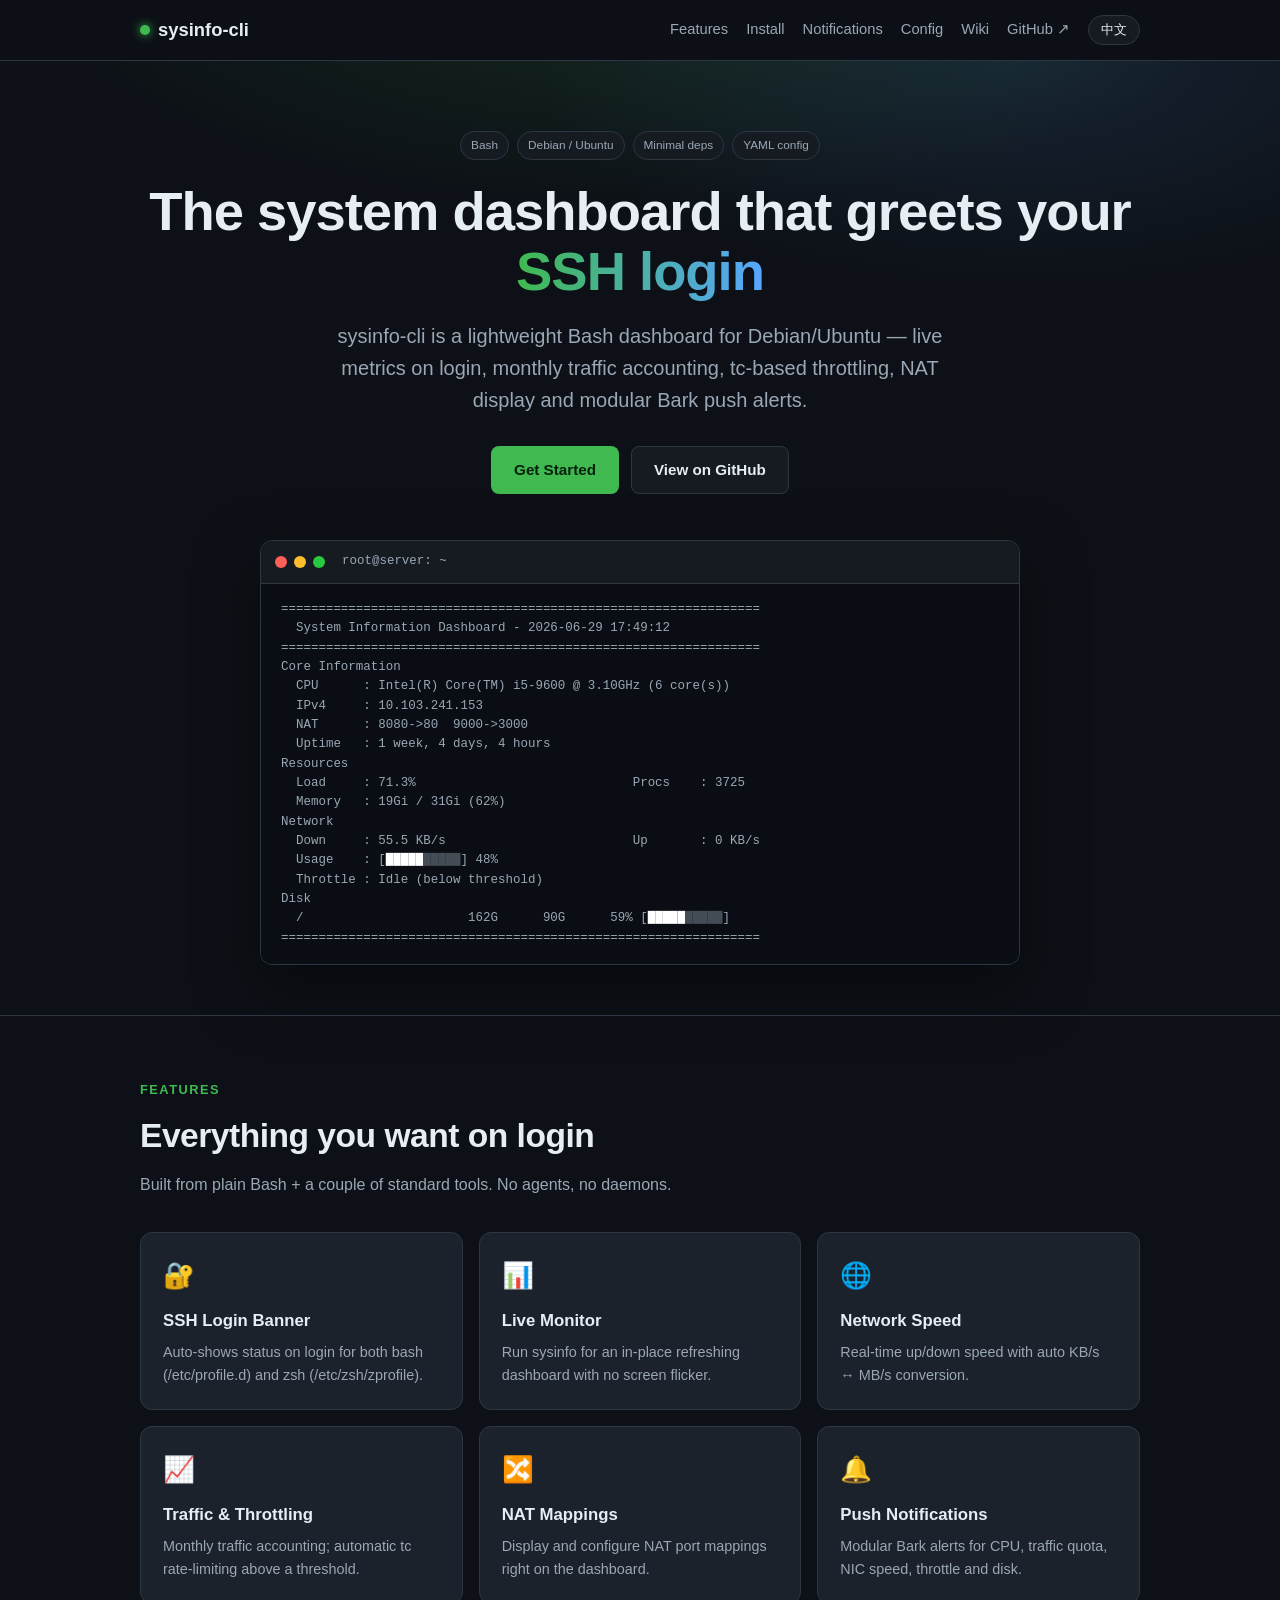
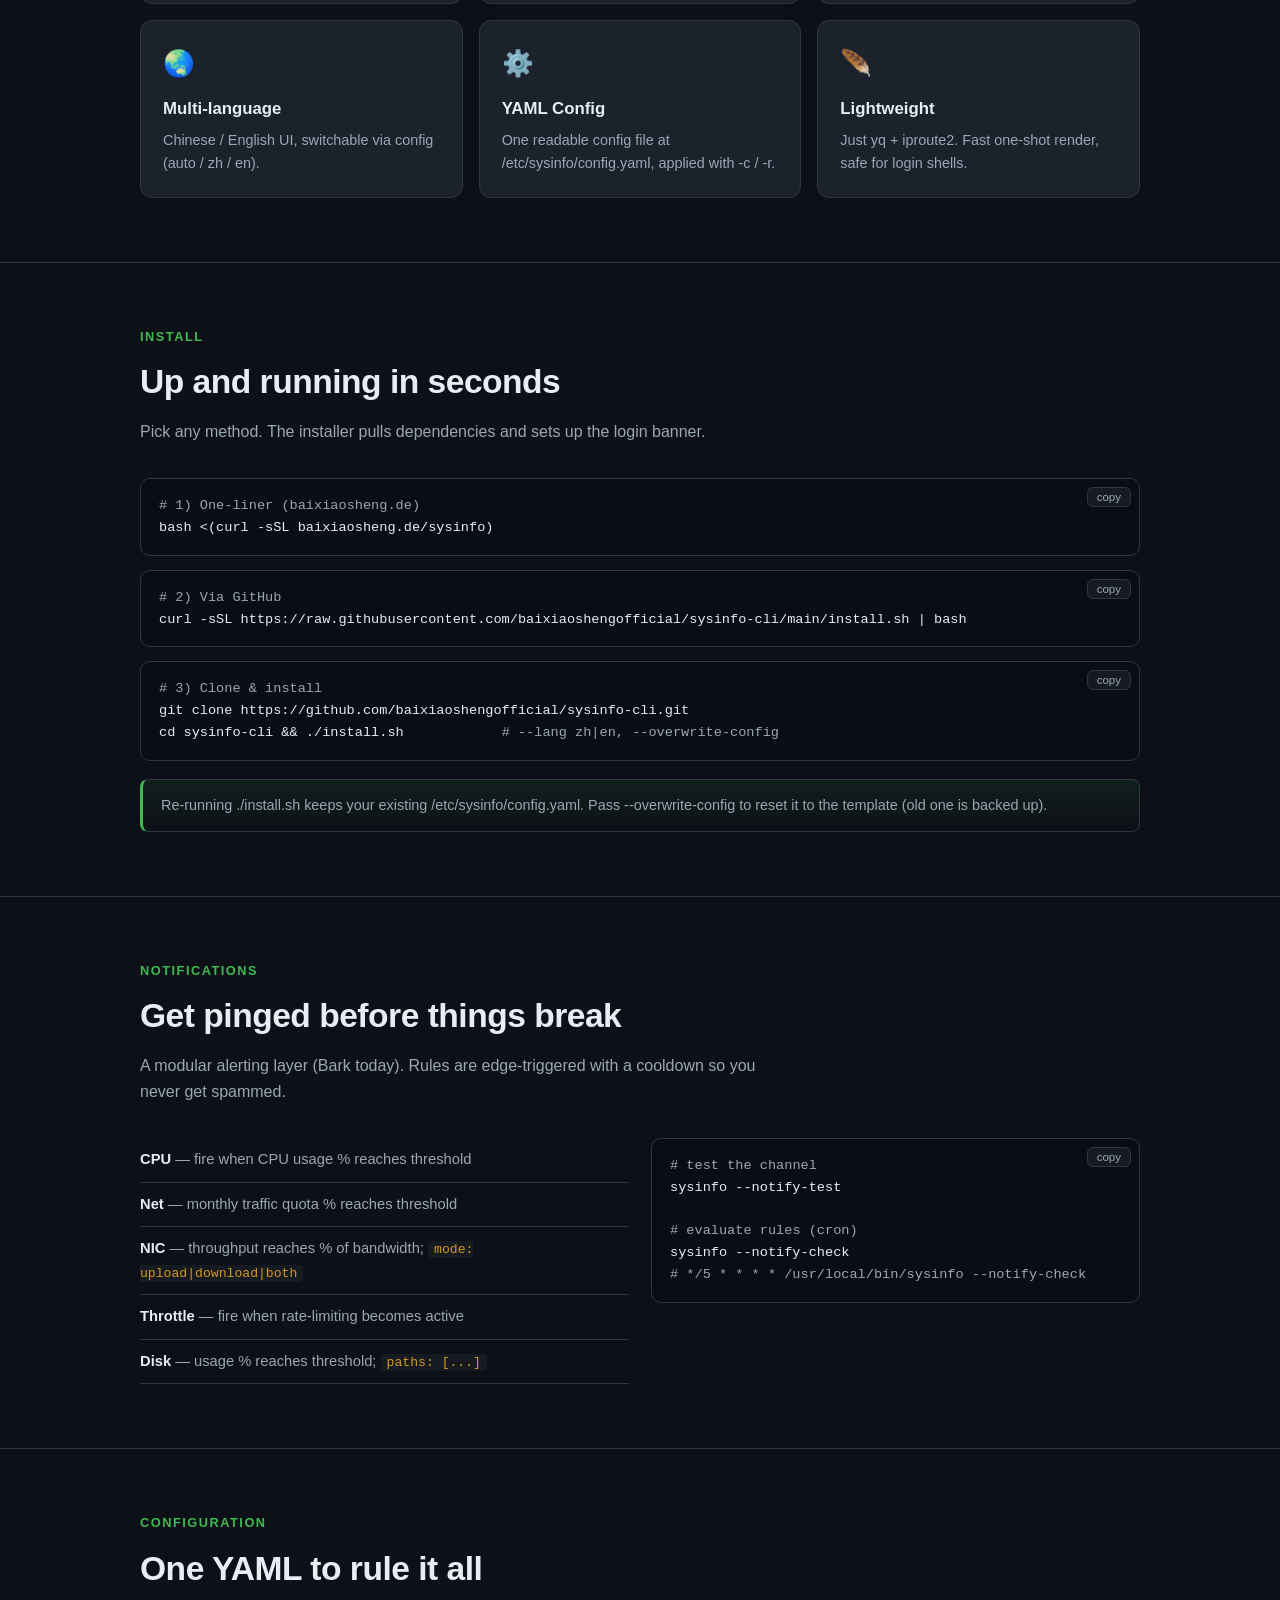
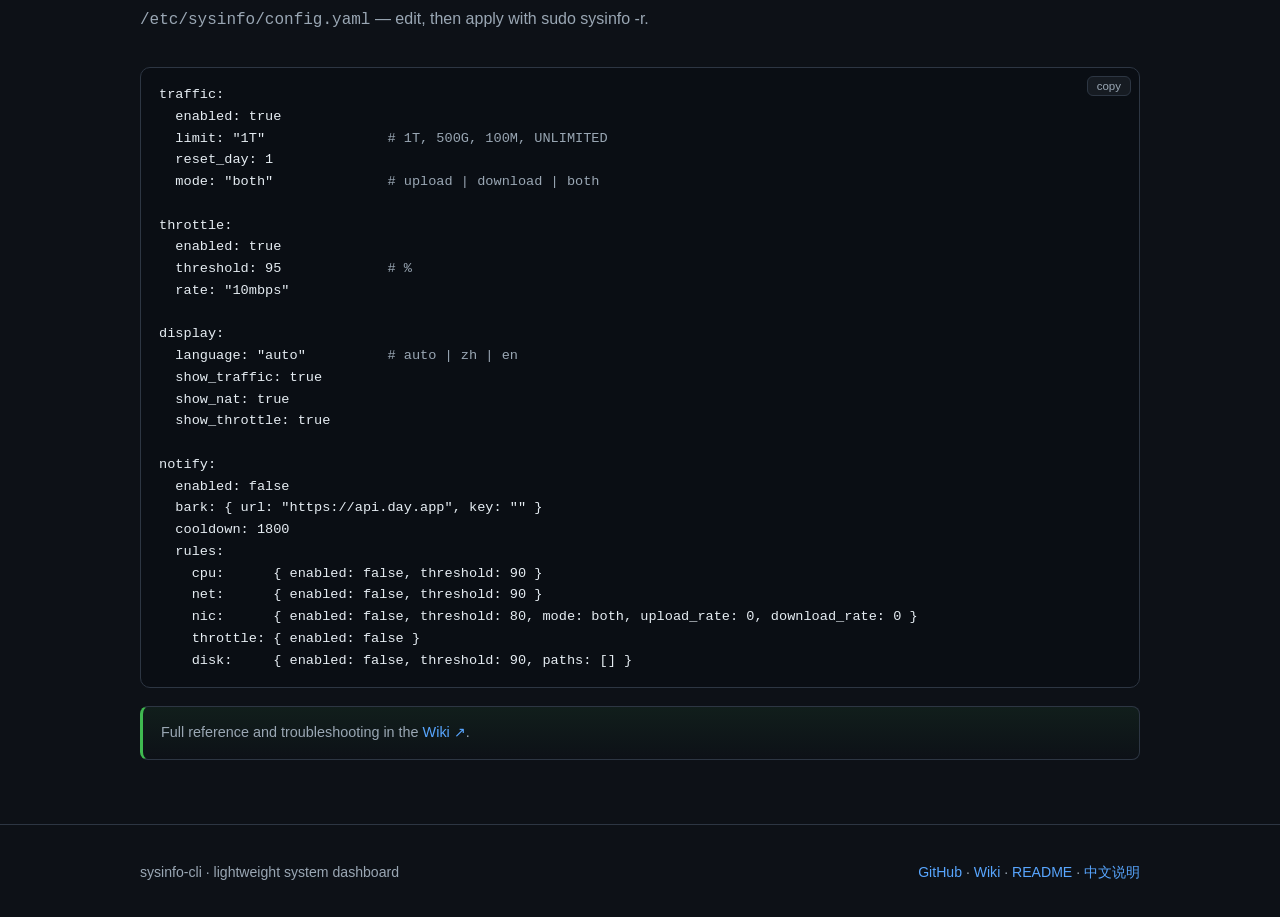
==== docs/index.html @ a3228258 "Add Bark notifications, docs site, and unify project as sysinfo-cli. Introduce modular push alerts, " ====
<!DOCTYPE html>
<html lang="en">
<head>
<meta charset="UTF-8" />
<meta name="viewport" content="width=device-width, initial-scale=1.0" />
<title>sysinfo-cli · 轻量级 SSH 系统状态仪表盘</title>
<meta name="description" content="sysinfo-cli: A lightweight Bash system status dashboard for Debian/Ubuntu — SSH login banner, live monitor, traffic accounting, tc throttling, NAT and modular Bark push notifications." />
<style>
  :root {
    --bg: #0d1117;
    --bg-soft: #161b22;
    --bg-card: #1b222c;
    --border: #2d3643;
    --fg: #e6edf3;
    --fg-dim: #9aa7b4;
    --accent: #3fb950;
    --accent2: #58a6ff;
    --accent3: #d29922;
    --mono: ui-monospace, SFMono-Regular, "SF Mono", Menlo, Consolas, monospace;
    --sans: -apple-system, BlinkMacSystemFont, "Segoe UI", "PingFang SC", "Microsoft YaHei", Roboto, Helvetica, Arial, sans-serif;
  }
  * { box-sizing: border-box; margin: 0; padding: 0; }
  html { scroll-behavior: smooth; }
  body { background: var(--bg); color: var(--fg); font-family: var(--sans); line-height: 1.6; -webkit-font-smoothing: antialiased; }
  a { color: var(--accent2); text-decoration: none; }
  a:hover { text-decoration: underline; }
  code, pre { font-family: var(--mono); }
  .wrap { max-width: 1040px; margin: 0 auto; padding: 0 20px; }

  /* Nav */
  nav { position: sticky; top: 0; z-index: 50; background: rgba(13,17,23,.82); backdrop-filter: blur(10px); border-bottom: 1px solid var(--border); }
  nav .wrap { display: flex; align-items: center; gap: 20px; height: 60px; }
  .logo { font-weight: 700; font-size: 1.15rem; display: flex; align-items: center; gap: 8px; }
  .logo .dot { width: 10px; height: 10px; border-radius: 50%; background: var(--accent); box-shadow: 0 0 10px var(--accent); }
  .nav-links { margin-left: auto; display: flex; gap: 18px; align-items: center; }
  .nav-links a { color: var(--fg-dim); font-size: .92rem; }
  .nav-links a:hover { color: var(--fg); text-decoration: none; }
  .lang-toggle { border: 1px solid var(--border); background: var(--bg-soft); color: var(--fg); border-radius: 20px; padding: 5px 12px; cursor: pointer; font-size: .82rem; font-family: var(--sans); }
  .lang-toggle:hover { border-color: var(--accent2); }
  @media (max-width: 720px) { .nav-links a:not(.gh) { display: none; } }

  /* Hero */
  header { padding: 70px 0 50px; text-align: center; background:
      radial-gradient(900px 380px at 50% -120px, rgba(63,185,80,.16), transparent 70%),
      radial-gradient(700px 320px at 80% 0, rgba(88,166,255,.12), transparent 70%); }
  .badges { display: flex; gap: 8px; justify-content: center; flex-wrap: wrap; margin-bottom: 22px; }
  .badge { font-size: .74rem; color: var(--fg-dim); border: 1px solid var(--border); background: var(--bg-soft); padding: 4px 10px; border-radius: 20px; }
  h1.title { font-size: clamp(2.2rem, 6vw, 3.4rem); letter-spacing: -1px; line-height: 1.1; }
  h1.title .grad { background: linear-gradient(90deg, var(--accent), var(--accent2)); -webkit-background-clip: text; background-clip: text; color: transparent; }
  .tagline { color: var(--fg-dim); font-size: clamp(1rem, 2.5vw, 1.25rem); margin: 18px auto 0; max-width: 640px; }
  .cta { display: flex; gap: 12px; justify-content: center; margin-top: 30px; flex-wrap: wrap; }
  .btn { padding: 11px 22px; border-radius: 8px; font-weight: 600; font-size: .95rem; border: 1px solid transparent; cursor: pointer; }
  .btn-primary { background: var(--accent); color: #06210d; }
  .btn-primary:hover { background: #4cc85e; text-decoration: none; }
  .btn-ghost { border-color: var(--border); color: var(--fg); background: var(--bg-soft); }
  .btn-ghost:hover { border-color: var(--accent2); text-decoration: none; }

  /* Terminal preview */
  .terminal { margin: 46px auto 0; max-width: 760px; background: #0a0e14; border: 1px solid var(--border); border-radius: 12px; overflow: hidden; box-shadow: 0 24px 60px rgba(0,0,0,.5); text-align: left; }
  .term-bar { display: flex; align-items: center; gap: 7px; padding: 11px 14px; background: var(--bg-soft); border-bottom: 1px solid var(--border); }
  .term-bar i { width: 12px; height: 12px; border-radius: 50%; display: inline-block; }
  .term-bar i:nth-child(1){background:#ff5f56}.term-bar i:nth-child(2){background:#ffbd2e}.term-bar i:nth-child(3){background:#27c93f}
  .term-bar span { margin-left: 10px; color: var(--fg-dim); font-size: .78rem; font-family: var(--mono); }
  .term-body {
    padding: 16px 20px; margin: 0; font-family: var(--mono); font-size: .78rem;
    line-height: 1.55; white-space: pre; overflow-x: auto; tab-size: 4;
    color: var(--fg-dim); background: #0a0e14; border: none;
  }
  .term-body .c-g { color: var(--accent); } .term-body .c-b { color: var(--accent2); }
  .term-body .c-d { color: var(--fg-dim); } .term-body .c-y { color: var(--accent3); }
  .term-body .bar-f { color: #ffffff; } .term-body .bar-e { color: #444c56; }

  /* Sections */
  section { padding: 64px 0; border-top: 1px solid var(--border); }
  .sec-tag { color: var(--accent); font-weight: 700; font-size: .8rem; letter-spacing: 1.5px; text-transform: uppercase; }
  h2.sec-title { font-size: clamp(1.6rem, 4vw, 2.1rem); margin: 8px 0 10px; letter-spacing: -.5px; }
  .sec-sub { color: var(--fg-dim); max-width: 620px; margin-bottom: 34px; }

  .grid { display: grid; grid-template-columns: repeat(auto-fill, minmax(250px, 1fr)); gap: 16px; }
  .card { background: var(--bg-card); border: 1px solid var(--border); border-radius: 12px; padding: 22px; transition: transform .15s, border-color .15s; }
  .card:hover { transform: translateY(-3px); border-color: var(--accent2); }
  .card .ico { font-size: 1.6rem; }
  .card h3 { font-size: 1.05rem; margin: 12px 0 6px; }
  .card p { color: var(--fg-dim); font-size: .9rem; }

  /* Code blocks */
  pre.code { background: #0a0e14; border: 1px solid var(--border); border-radius: 10px; padding: 16px 18px; overflow-x: auto; font-size: .85rem; line-height: 1.6; position: relative; }
  pre.code .cmt { color: var(--fg-dim); }
  pre.code .k { color: var(--accent2); }
  .copy { position: absolute; top: 8px; right: 8px; background: var(--bg-soft); border: 1px solid var(--border); color: var(--fg-dim); border-radius: 6px; font-size: .72rem; padding: 3px 9px; cursor: pointer; font-family: var(--sans); }
  .copy:hover { color: var(--fg); border-color: var(--accent2); }
  .install-grid { display: grid; grid-template-columns: 1fr; gap: 14px; }

  .two-col { display: grid; grid-template-columns: 1fr 1fr; gap: 22px; align-items: start; }
  @media (max-width: 800px) { .two-col { grid-template-columns: 1fr; } }
  ul.rules { list-style: none; }
  ul.rules li { padding: 10px 0; border-bottom: 1px solid var(--border); color: var(--fg-dim); font-size: .92rem; }
  ul.rules li b { color: var(--fg); }
  ul.rules li code { color: var(--accent3); background: var(--bg-soft); padding: 1px 6px; border-radius: 4px; font-size: .82rem; }

  .note { background: linear-gradient(180deg, rgba(63,185,80,.08), transparent); border: 1px solid var(--border); border-left: 3px solid var(--accent); border-radius: 8px; padding: 14px 18px; color: var(--fg-dim); font-size: .9rem; margin-top: 18px; }

  footer { border-top: 1px solid var(--border); padding: 36px 0; color: var(--fg-dim); font-size: .88rem; }
  footer .wrap { display: flex; justify-content: space-between; flex-wrap: wrap; gap: 14px; }
  .hidden { display: none !important; }
</style>
</head>
<body>

<nav>
  <div class="wrap">
    <div class="logo"><span class="dot"></span> sysinfo-cli</div>
    <div class="nav-links">
      <a href="#features" data-en="Features" data-zh="功能">Features</a>
      <a href="#install" data-en="Install" data-zh="安装">Install</a>
      <a href="#notify" data-en="Notifications" data-zh="推送">Notifications</a>
      <a href="#config" data-en="Config" data-zh="配置">Config</a>
      <a href="wiki.html" data-en="Wiki" data-zh="文档">Wiki</a>
      <a class="gh" href="https://github.com/baixiaoshengofficial/sysinfo-cli" target="_blank" rel="noopener">GitHub ↗</a>
      <button class="lang-toggle" id="langBtn">中文</button>
    </div>
  </div>
</nav>

<header>
  <div class="wrap">
    <div class="badges">
      <span class="badge">Bash</span>
      <span class="badge">Debian / Ubuntu</span>
      <span class="badge" data-en="Minimal deps" data-zh="极简依赖">Minimal deps</span>
      <span class="badge">YAML config</span>
    </div>
    <h1 class="title">
      <span data-en="The system dashboard that greets your" data-zh="登录服务器，第一眼就能看到">The system dashboard that greets your</span>
      <span class="grad" data-en="SSH login" data-zh="系统状态">SSH login</span>
    </h1>
    <p class="tagline"
       data-en="sysinfo-cli is a lightweight Bash dashboard for Debian/Ubuntu — live metrics on login, monthly traffic accounting, tc-based throttling, NAT display and modular Bark push alerts."
       data-zh="sysinfo-cli 是面向 Debian/Ubuntu 的轻量 Bash 工具——登录自动显示状态、按月统计流量、超配额自动限速，还支持 NAT 展示和手机 Bark 推送。">
      sysinfo-cli is a lightweight Bash dashboard for Debian/Ubuntu — live metrics on login, monthly traffic accounting, tc-based throttling, NAT display and modular Bark push alerts.
    </p>
    <div class="cta">
      <a class="btn btn-primary" href="#install" data-en="Get Started" data-zh="马上开始">Get Started</a>
      <a class="btn btn-ghost" href="https://github.com/baixiaoshengofficial/sysinfo-cli" target="_blank" rel="noopener" data-en="View on GitHub" data-zh="GitHub 仓库">View on GitHub</a>
    </div>

    <div class="terminal">
      <div class="term-bar"><i></i><i></i><i></i><span>root@server: ~</span></div>
      <pre class="term-body term-en">================================================================
  System Information Dashboard - 2026-06-29 17:49:12
================================================================
Core Information
  CPU      : Intel(R) Core(TM) i5-9600 @ 3.10GHz (6 core(s))
  IPv4     : 10.103.241.153
  NAT      : 8080-&gt;80  9000-&gt;3000
  Uptime   : 1 week, 4 days, 4 hours
Resources
  Load     : 71.3%                             Procs    : 3725
  Memory   : 19Gi / 31Gi (62%)
Network
  Down     : 55.5 KB/s                         Up       : 0 KB/s
  Usage    : [<span class="bar-f">█████</span><span class="bar-e">█████</span>] 48%
  Throttle : Idle (below threshold)
Disk
  /                      162G      90G      59% [<span class="bar-f">█████</span><span class="bar-e">█████</span>]
================================================================</pre>
      <pre class="term-body term-zh hidden">================================================================
  系统信息面板 - 2026-06-29 17:49:12
================================================================
核心信息
  CPU      : Intel(R) Core(TM) i5-9600 @ 3.10GHz (6 core(s))
  IPv4     : 10.103.241.153
  NAT      : 8080-&gt;80  9000-&gt;3000
  运行时间 : 1 week, 4 days, 4 hours
资源使用
  负载     : 71.3%                             进程数   : 3725
  内存     : 19Gi / 31Gi (62%)
网络
  下载     : 55.5 KB/s                         上传     : 0 KB/s
  使用率   : [<span class="bar-f">█████</span><span class="bar-e">█████</span>] 48%
  限速状态 : 未限速 (below threshold)
磁盘
  /                      162G      90G      59% [<span class="bar-f">█████</span><span class="bar-e">█████</span>]
================================================================</pre>
    </div>
  </div>
</header>

<section id="features">
  <div class="wrap">
    <div class="sec-tag" data-en="Features" data-zh="功能特性">Features</div>
    <h2 class="sec-title" data-en="Everything you want on login" data-zh="想看的，登录就有">Everything you want on login</h2>
    <p class="sec-sub" data-en="Built from plain Bash + a couple of standard tools. No agents, no daemons." data-zh="只用 Bash 和几个系统工具，不用装后台服务。">Built from plain Bash + a couple of standard tools. No agents, no daemons.</p>
    <div class="grid">
      <div class="card"><div class="ico">🔐</div><h3 data-en="SSH Login Banner" data-zh="登录自动显示">SSH Login Banner</h3><p data-en="Auto-shows status on login for both bash (/etc/profile.d) and zsh (/etc/zsh/zprofile)." data-zh="SSH 登录后自动弹出状态面板，bash 和 zsh 都支持。">Auto-shows status on login for bash and zsh.</p></div>
      <div class="card"><div class="ico">📊</div><h3 data-en="Live Monitor" data-zh="实时监控">Live Monitor</h3><p data-en="Run sysinfo for an in-place refreshing dashboard with no screen flicker." data-zh="运行 sysinfo 打开刷新式面板，不会闪屏。">In-place refreshing dashboard, no flicker.</p></div>
      <div class="card"><div class="ico">🌐</div><h3 data-en="Network Speed" data-zh="网速监控">Network Speed</h3><p data-en="Real-time up/down speed with auto KB/s ↔ MB/s conversion." data-zh="实时显示上传/下载速度，自动换算单位。">Real-time up/down speed.</p></div>
      <div class="card"><div class="ico">📈</div><h3 data-en="Traffic & Throttling" data-zh="流量统计与限速">Traffic &amp; Throttling</h3><p data-en="Monthly traffic accounting; automatic tc rate-limiting above a threshold." data-zh="按月统计流量，快到上限时自动限速。">Monthly accounting + auto tc limiting.</p></div>
      <div class="card"><div class="ico">🔀</div><h3 data-en="NAT Mappings" data-zh="NAT 端口映射">NAT Mappings</h3><p data-en="Display and configure NAT port mappings right on the dashboard." data-zh="在面板上展示端口映射，一目了然。">Display & configure NAT mappings.</p></div>
      <div class="card"><div class="ico">🔔</div><h3 data-en="Push Notifications" data-zh="手机推送">Push Notifications</h3><p data-en="Modular Bark alerts for CPU, traffic quota, NIC speed, throttle and disk." data-zh="通过 Bark 把 CPU、流量、网速、限速、磁盘告警推到手机。">Modular Bark alerts for 5 rule types.</p></div>
      <div class="card"><div class="ico">🌏</div><h3 data-en="Multi-language" data-zh="中英文切换">Multi-language</h3><p data-en="Chinese / English UI, switchable via config (auto / zh / en)." data-zh="中文/英文界面，配置文件里一键切换。">Chinese / English UI, config switchable.</p></div>
      <div class="card"><div class="ico">⚙️</div><h3 data-en="YAML Config" data-zh="YAML 配置">YAML Config</h3><p data-en="One readable config file at /etc/sysinfo/config.yaml, applied with -c / -r." data-zh="一个 YAML 文件管全部，改完 sysinfo -r 就生效。">One readable config, applied with -c / -r.</p></div>
      <div class="card"><div class="ico">🪶</div><h3 data-en="Lightweight" data-zh="足够轻量">Lightweight</h3><p data-en="Just yq + iproute2. Fast one-shot render, safe for login shells." data-zh="只需要 yq 和 iproute2，渲染快，登录也安全。">Just yq + iproute2, fast & safe.</p></div>
    </div>
  </div>
</section>

<section id="install">
  <div class="wrap">
    <div class="sec-tag" data-en="Install" data-zh="安装">Install</div>
    <h2 class="sec-title" data-en="Up and running in seconds" data-zh="几条命令就装好">Up and running in seconds</h2>
    <p class="sec-sub" data-en="Pick any method. The installer pulls dependencies and sets up the login banner." data-zh="任选一种方式，脚本会自动装依赖并配置登录横幅。">Pick any method. The installer pulls dependencies and sets up the login banner.</p>
    <div class="install-grid">
      <pre class="code"><button class="copy">copy</button><span class="cmt"># <span data-en="1) One-liner (baixiaosheng.de)" data-zh="1) 一键安装（baixiaosheng.de）">1) One-liner (baixiaosheng.de)</span></span>
bash <(curl -sSL baixiaosheng.de/sysinfo)</pre>
      <pre class="code"><button class="copy">copy</button><span class="cmt"># <span data-en="2) Via GitHub" data-zh="2) 通过 GitHub">2) Via GitHub</span></span>
curl -sSL https://raw.githubusercontent.com/baixiaoshengofficial/sysinfo-cli/main/install.sh | bash</pre>
      <pre class="code"><button class="copy">copy</button><span class="cmt"># <span data-en="3) Clone & install" data-zh="3) 克隆后安装">3) Clone &amp; install</span></span>
git clone https://github.com/baixiaoshengofficial/sysinfo-cli.git
cd sysinfo-cli &amp;&amp; ./install.sh            <span class="cmt"># --lang zh|en, --overwrite-config</span></pre>
    </div>
    <div class="note" data-en="Re-running ./install.sh keeps your existing /etc/sysinfo/config.yaml. Pass --overwrite-config to reset it to the template (old one is backed up)." data-zh="重复安装不会覆盖你改过的 config.yaml。想恢复默认模板就加 --overwrite-config（旧配置会自动备份）。">Re-running ./install.sh keeps your existing config. Pass --overwrite-config to reset it (old one is backed up).</div>
  </div>
</section>

<section id="notify">
  <div class="wrap">
    <div class="sec-tag" data-en="Notifications" data-zh="推送通知">Notifications</div>
    <h2 class="sec-title" data-en="Get pinged before things break" data-zh="出问题之前，手机先响">Get pinged before things break</h2>
    <p class="sec-sub" data-en="A modular alerting layer (Bark today). Rules are edge-triggered with a cooldown so you never get spammed." data-zh="通过 Bark 推送到手机。只在状态变化时告警，还有冷却时间，不会刷屏。">A modular alerting layer (Bark today). Edge-triggered with cooldown, so no spam.</p>
    <div class="two-col">
      <ul class="rules">
        <li><b>CPU</b> — <span data-en="fire when CPU usage % reaches threshold" data-zh="CPU 使用率超过设定值">fire when CPU usage % reaches threshold</span></li>
        <li><b>Net</b> — <span data-en="monthly traffic quota % reaches threshold" data-zh="本月流量用到配额的百分之几">monthly traffic quota % reaches threshold</span></li>
        <li><b>NIC</b> — <span data-en="throughput reaches % of bandwidth;" data-zh="网速达到带宽的百分之几；">throughput reaches % of bandwidth;</span> <code>mode: upload|download|both</code></li>
        <li><b>Throttle</b> — <span data-en="fire when rate-limiting becomes active" data-zh="自动限速被触发时">fire when rate-limiting becomes active</span></li>
        <li><b>Disk</b> — <span data-en="usage % reaches threshold;" data-zh="磁盘使用率超过设定值；">usage % reaches threshold;</span> <code>paths: [...]</code></li>
      </ul>
      <div>
        <pre class="code"><button class="copy">copy</button><span class="cmt"># <span data-en="test the channel" data-zh="测试推送通道">test the channel</span></span>
sysinfo --notify-test

<span class="cmt"># <span data-en="evaluate rules (cron)" data-zh="评估规则（cron）">evaluate rules (cron)</span></span>
sysinfo --notify-check
<span class="cmt"># */5 * * * * /usr/local/bin/sysinfo --notify-check</span></pre>
      </div>
    </div>
  </div>
</section>

<section id="config">
  <div class="wrap">
    <div class="sec-tag" data-en="Configuration" data-zh="配置">Configuration</div>
    <h2 class="sec-title" data-en="One YAML to rule it all" data-zh="一个配置文件搞定">One YAML to rule it all</h2>
    <p class="sec-sub"><code>/etc/sysinfo/config.yaml</code> — <span data-en="edit, then apply with sudo sysinfo -r" data-zh="改完执行 sudo sysinfo -r 即可生效">edit, then apply with sudo sysinfo -r</span>.</p>
    <pre class="code"><button class="copy">copy</button>traffic:
  enabled: true
  limit: "1T"               <span class="cmt"># 1T, 500G, 100M, UNLIMITED</span>
  reset_day: 1
  mode: "both"              <span class="cmt"># upload | download | both</span>

throttle:
  enabled: true
  threshold: 95             <span class="cmt"># %</span>
  rate: "10mbps"

display:
  language: "auto"          <span class="cmt"># auto | zh | en</span>
  show_traffic: true
  show_nat: true
  show_throttle: true

notify:
  enabled: false
  bark: { url: "https://api.day.app", key: "" }
  cooldown: 1800
  rules:
    cpu:      { enabled: false, threshold: 90 }
    net:      { enabled: false, threshold: 90 }
    nic:      { enabled: false, threshold: 80, mode: both, upload_rate: 0, download_rate: 0 }
    throttle: { enabled: false }
    disk:     { enabled: false, threshold: 90, paths: [] }</pre>
    <div class="note"><span data-en="Full reference and troubleshooting in the" data-zh="详细说明和排错请看">Full reference and troubleshooting in the</span> <a href="wiki.html" data-en="Wiki ↗" data-zh="Wiki 文档 ↗">Wiki ↗</a>.</div>
  </div>
</section>

<footer>
  <div class="wrap">
    <div>sysinfo-cli · <span data-en="lightweight system dashboard" data-zh="轻量系统状态面板">lightweight system dashboard</span></div>
    <div>
      <a href="https://github.com/baixiaoshengofficial/sysinfo-cli" target="_blank" rel="noopener">GitHub</a> ·
      <a href="wiki.html">Wiki</a> ·
      <a href="../README.md">README</a> ·
      <a href="../README_zh.md">中文说明</a>
    </div>
  </div>
</footer>

<script>
  // Language toggle: swap text of any element carrying data-en / data-zh.
  (function () {
    var lang = localStorage.getItem('sysinfo-lang') ||
      ((navigator.language || '').startsWith('zh') ? 'zh' : 'en');
    var btn = document.getElementById('langBtn');
    function apply(l) {
      document.documentElement.lang = (l === 'zh') ? 'zh-CN' : 'en';
      document.querySelectorAll('[data-en]').forEach(function (el) {
        var v = el.getAttribute('data-' + l);
        if (v !== null) el.textContent = v;
      });
      document.querySelectorAll('.term-en, .term-zh').forEach(function (el) {
        el.classList.toggle('hidden', !el.classList.contains('term-' + l));
      });
      btn.textContent = (l === 'zh') ? 'EN' : '中文';
      localStorage.setItem('sysinfo-lang', l);
      lang = l;
    }
    btn.addEventListener('click', function () { apply(lang === 'zh' ? 'en' : 'zh'); });
    apply(lang);
  })();

  // Copy buttons for code blocks.
  document.querySelectorAll('pre.code .copy').forEach(function (b) {
    b.addEventListener('click', function () {
      var pre = b.parentElement.cloneNode(true);
      pre.querySelector('.copy').remove();
      navigator.clipboard.writeText(pre.textContent.trim()).then(function () {
        var t = b.textContent; b.textContent = '✓'; setTimeout(function () { b.textContent = t; }, 1200);
      });
    });
  });
</script>
</body>
</html>
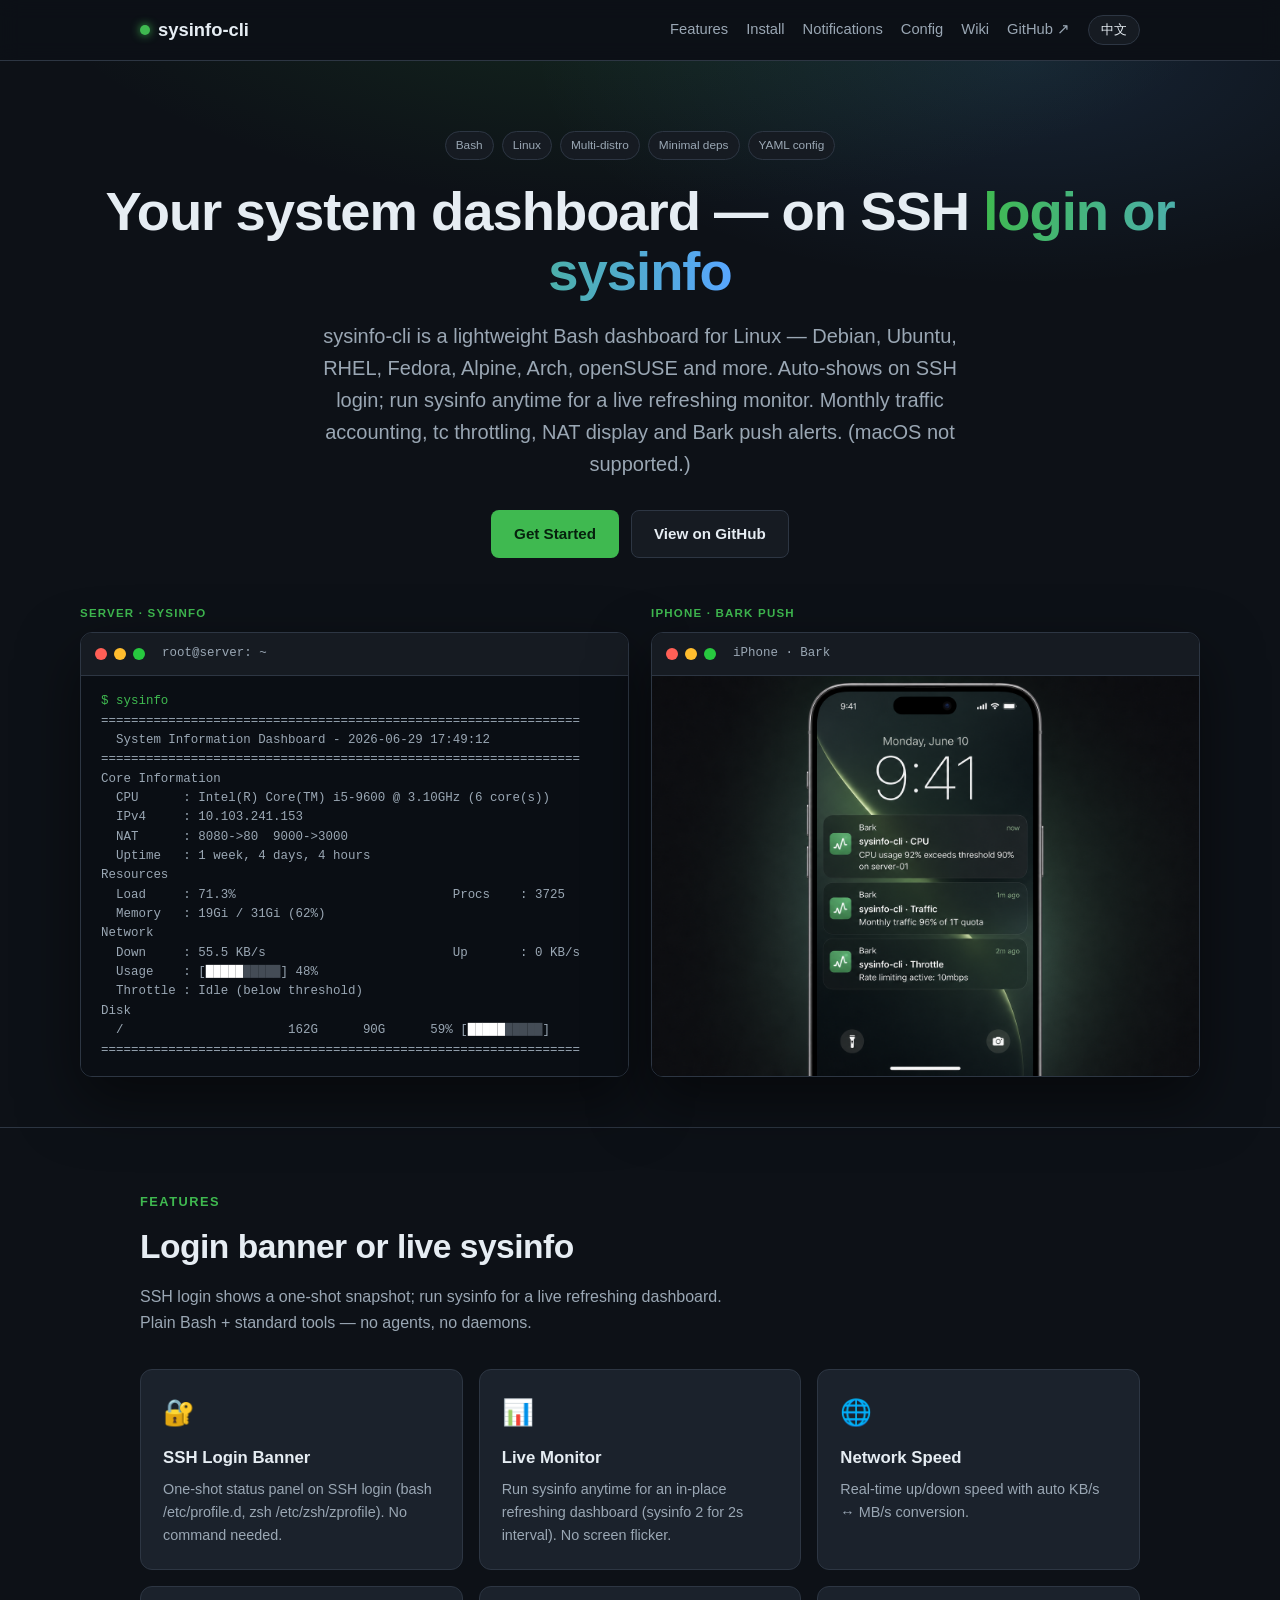
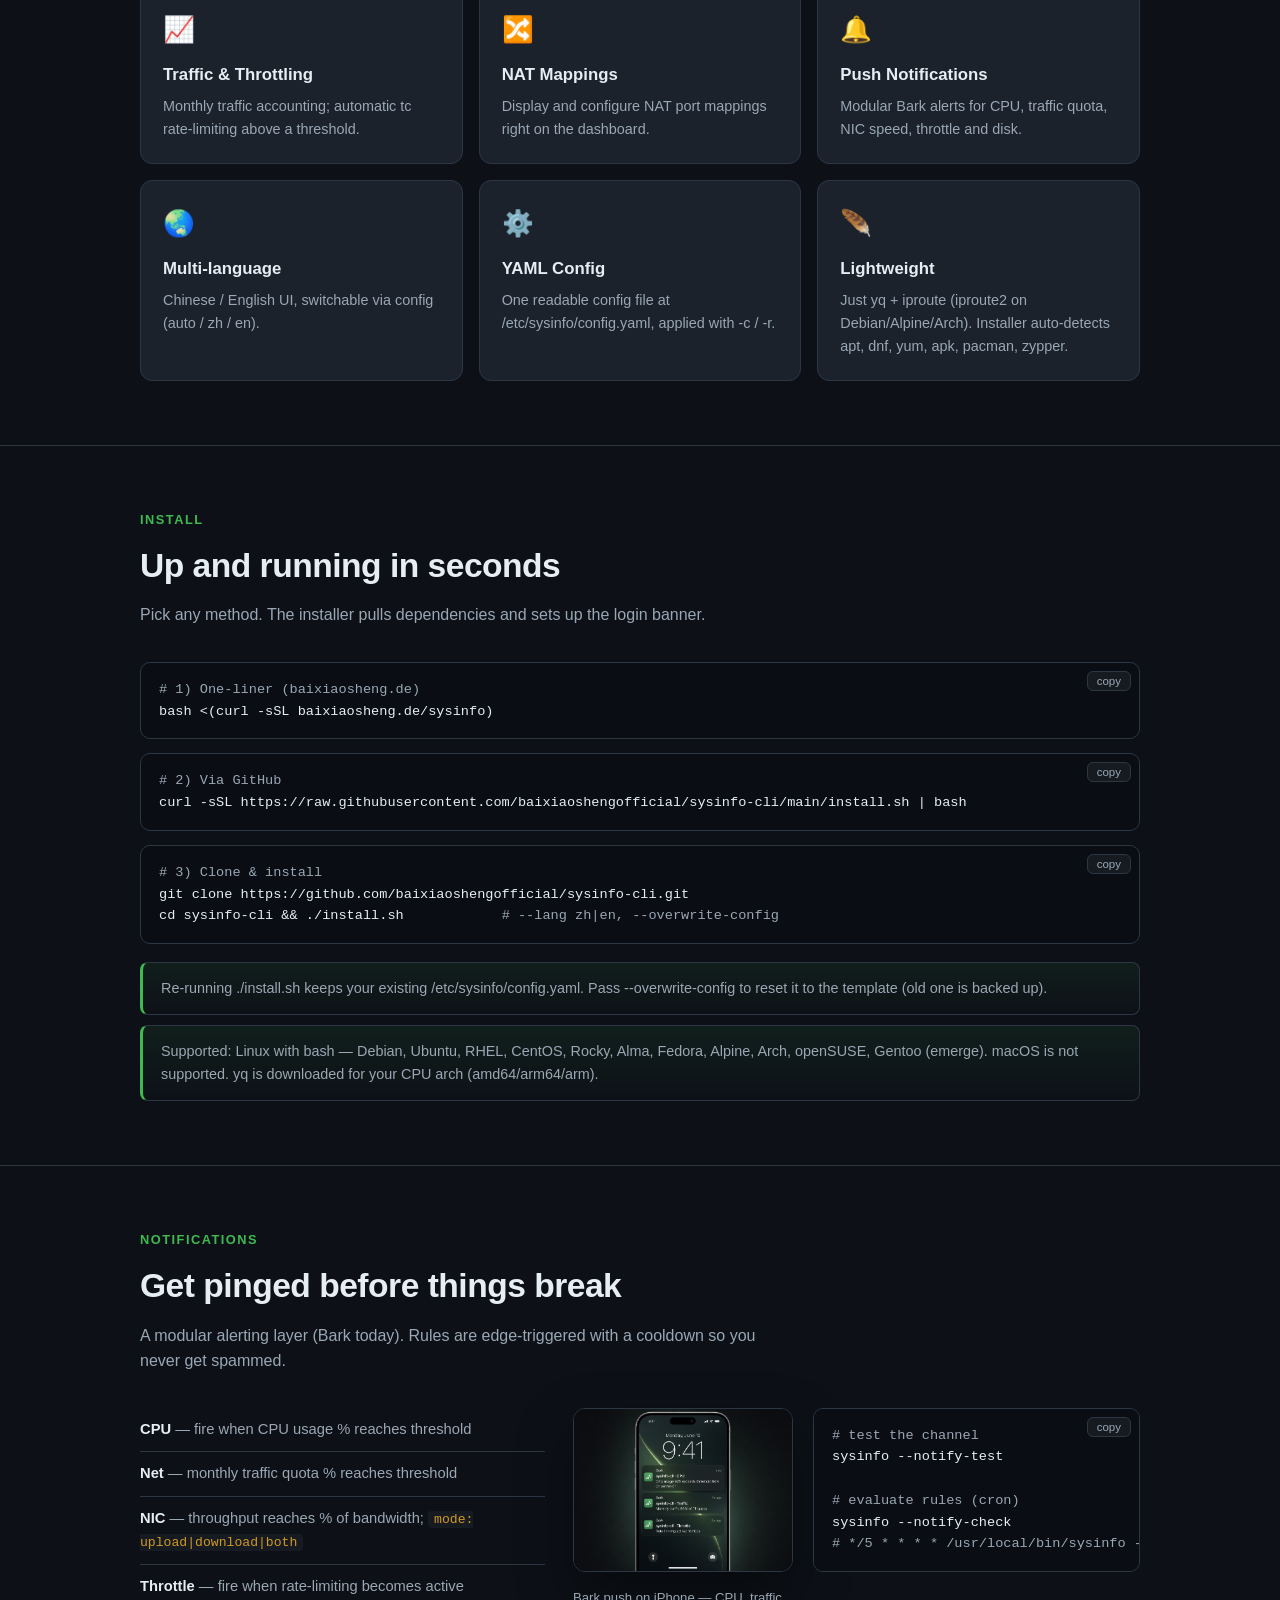
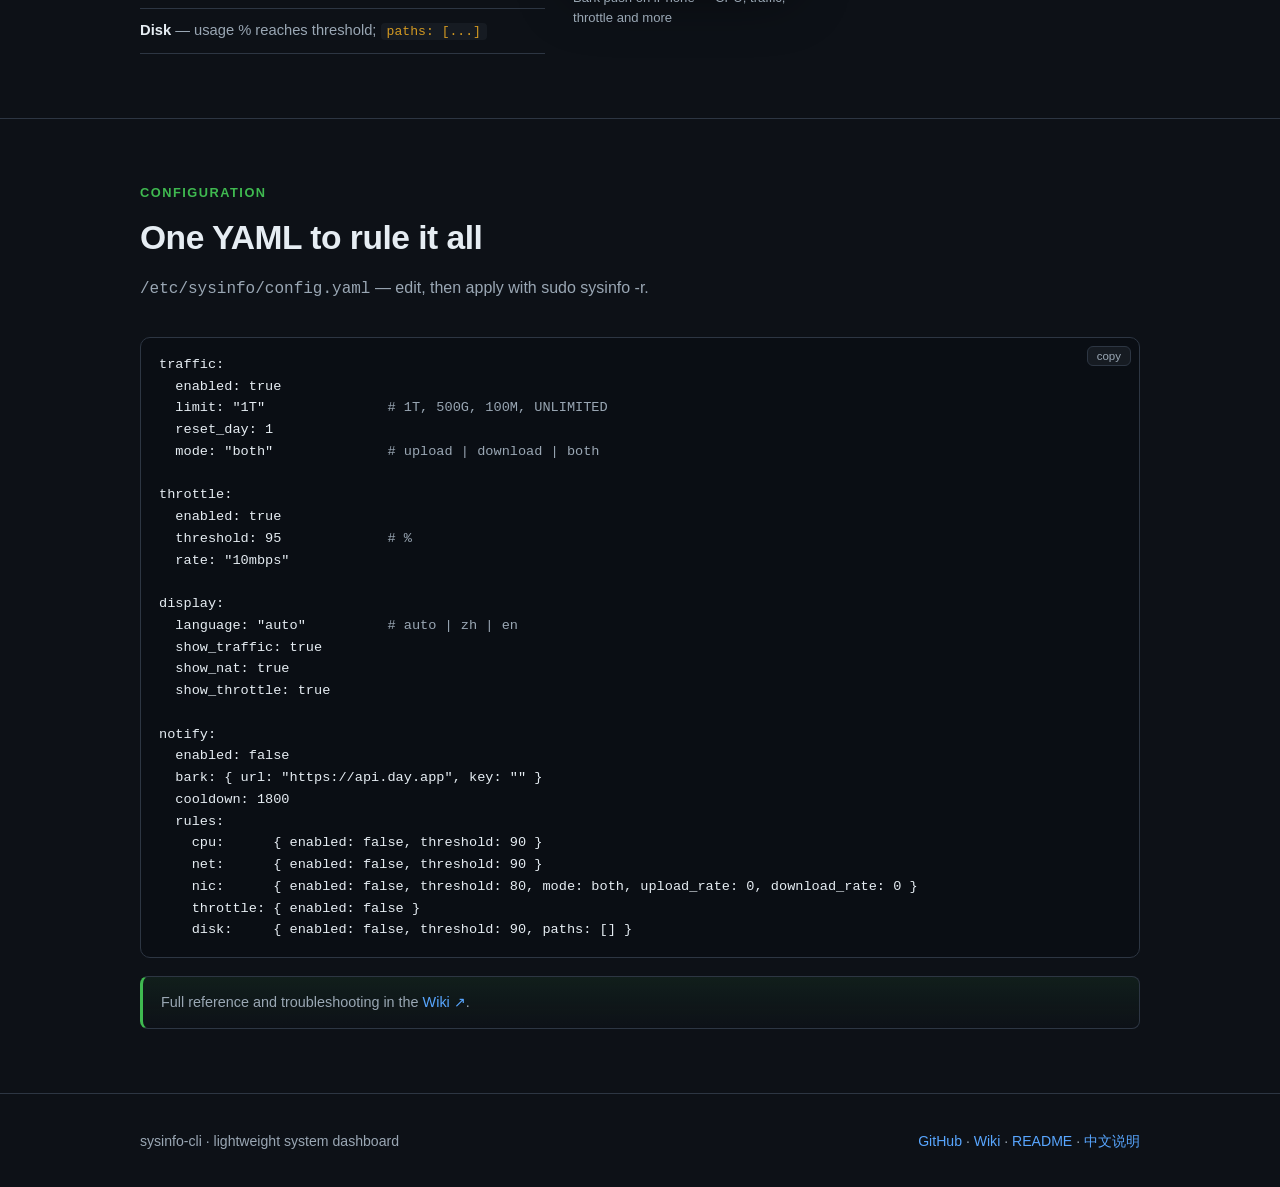
==== commit 62f16006: "Add multi-distro install support, docs site, and Docker CI smoke tests. Extend install.sh for apt/dn" ====
--- a/docs/index.html
+++ b/docs/index.html
@@ -4,7 +4,7 @@
 <meta charset="UTF-8" />
 <meta name="viewport" content="width=device-width, initial-scale=1.0" />
 <title>sysinfo-cli · 轻量级 SSH 系统状态仪表盘</title>
-<meta name="description" content="sysinfo-cli: A lightweight Bash system status dashboard for Debian/Ubuntu — SSH login banner, live monitor, traffic accounting, tc throttling, NAT and modular Bark push notifications." />
+<meta name="description" content="sysinfo-cli: A lightweight Bash system status dashboard for Linux — SSH login banner or sysinfo live monitor, traffic accounting, tc throttling, NAT and Bark push notifications." />
 <style>
   :root {
     --bg: #0d1117;
@@ -26,6 +26,7 @@
   a:hover { text-decoration: underline; }
   code, pre { font-family: var(--mono); }
   .wrap { max-width: 1040px; margin: 0 auto; padding: 0 20px; }
+  header .wrap { max-width: 1160px; }
 
   /* Nav */
   nav { position: sticky; top: 0; z-index: 50; background: rgba(13,17,23,.82); backdrop-filter: blur(10px); border-bottom: 1px solid var(--border); }
@@ -55,8 +56,33 @@
   .btn-ghost { border-color: var(--border); color: var(--fg); background: var(--bg-soft); }
   .btn-ghost:hover { border-color: var(--accent2); text-decoration: none; }
 
+  /* Hero showcase: terminal + iPhone side by side */
+  .hero-showcase {
+    display: grid; grid-template-columns: 1fr 1fr; gap: 22px;
+    margin: 46px auto 0; max-width: 1120px; align-items: stretch;
+  }
+  @media (max-width: 900px) { .hero-showcase { grid-template-columns: 1fr; } }
+  .hero-panel { text-align: left; min-width: 0; display: flex; flex-direction: column; }
+  .hero-panel-label {
+    font-size: .72rem; font-weight: 700; letter-spacing: 1.2px; text-transform: uppercase;
+    color: var(--accent); margin-bottom: 10px; flex-shrink: 0;
+  }
+
   /* Terminal preview */
-  .terminal { margin: 46px auto 0; max-width: 760px; background: #0a0e14; border: 1px solid var(--border); border-radius: 12px; overflow: hidden; box-shadow: 0 24px 60px rgba(0,0,0,.5); text-align: left; }
+  .terminal {
+    margin: 0; max-width: none; flex: 1; display: flex; flex-direction: column;
+    background: #0a0e14; border: 1px solid var(--border); border-radius: 12px; overflow: hidden;
+    box-shadow: 0 24px 60px rgba(0,0,0,.5); text-align: left;
+  }
+  .phone-preview {
+    flex: 1; display: flex; flex-direction: column;
+    background: #0a0e14; border: 1px solid var(--border); border-radius: 12px; overflow: hidden;
+    box-shadow: 0 24px 60px rgba(0,0,0,.5);
+  }
+  .phone-preview-media { flex: 1; min-height: 0; overflow: hidden; background: #0a0e14; }
+  .phone-preview-media img {
+    display: block; width: 100%; height: 100%; object-fit: cover; object-position: center 35%;
+  }
   .term-bar { display: flex; align-items: center; gap: 7px; padding: 11px 14px; background: var(--bg-soft); border-bottom: 1px solid var(--border); }
   .term-bar i { width: 12px; height: 12px; border-radius: 50%; display: inline-block; }
   .term-bar i:nth-child(1){background:#ff5f56}.term-bar i:nth-child(2){background:#ffbd2e}.term-bar i:nth-child(3){background:#27c93f}
@@ -93,6 +119,40 @@
 
   .two-col { display: grid; grid-template-columns: 1fr 1fr; gap: 22px; align-items: start; }
   @media (max-width: 800px) { .two-col { grid-template-columns: 1fr; } }
+  .notify-layout { display: grid; grid-template-columns: minmax(0, 1fr) minmax(0, 1.4fr); gap: 28px; align-items: start; }
+  @media (max-width: 960px) {
+    .notify-layout { grid-template-columns: 1fr; }
+    .notify-visual { order: -1; }
+  }
+  .notify-visual {
+    display: grid;
+    grid-template-columns: minmax(150px, 220px) minmax(0, 1fr);
+    grid-template-rows: 1fr auto;
+    gap: 16px 20px;
+    align-items: stretch;
+  }
+  @media (max-width: 520px) {
+    .notify-visual { grid-template-columns: 1fr; grid-template-rows: auto auto auto; }
+    .notify-code-block { grid-column: 1 !important; grid-row: 2 !important; }
+    .phone-shot-caption { grid-row: 3 !important; text-align: center; }
+  }
+  .phone-shot-frame {
+    grid-row: 1; grid-column: 1;
+    height: 100%; min-height: 0; overflow: hidden;
+    display: flex; flex-direction: column;
+    border: 1px solid var(--border); border-radius: 12px;
+    box-shadow: 0 24px 56px rgba(0,0,0,.45);
+    background: #0a0e14;
+  }
+  .phone-shot-frame img {
+    display: block; width: 100%; flex: 1; min-height: 0;
+    object-fit: cover; object-position: center 35%;
+  }
+  .notify-code-block { grid-row: 1; grid-column: 2; height: 100%; margin: 0; align-self: stretch; }
+  .phone-shot-caption {
+    grid-row: 2; grid-column: 1;
+    margin: 0; font-size: .82rem; color: var(--fg-dim); line-height: 1.5;
+  }
   ul.rules { list-style: none; }
   ul.rules li { padding: 10px 0; border-bottom: 1px solid var(--border); color: var(--fg-dim); font-size: .92rem; }
   ul.rules li b { color: var(--fg); }
@@ -126,27 +186,32 @@
   <div class="wrap">
     <div class="badges">
       <span class="badge">Bash</span>
-      <span class="badge">Debian / Ubuntu</span>
+      <span class="badge" data-en="Linux" data-zh="Linux">Linux</span>
+      <span class="badge" data-en="Multi-distro" data-zh="多发行版">Multi-distro</span>
       <span class="badge" data-en="Minimal deps" data-zh="极简依赖">Minimal deps</span>
       <span class="badge">YAML config</span>
     </div>
     <h1 class="title">
-      <span data-en="The system dashboard that greets your" data-zh="登录服务器，第一眼就能看到">The system dashboard that greets your</span>
-      <span class="grad" data-en="SSH login" data-zh="系统状态">SSH login</span>
+      <span data-en="Your system dashboard — on SSH" data-zh="系统状态——SSH">Your system dashboard — on SSH</span>
+      <span class="grad" data-en="login or sysinfo" data-zh="登录即显，sysinfo 即看">login or sysinfo</span>
     </h1>
     <p class="tagline"
-       data-en="sysinfo-cli is a lightweight Bash dashboard for Debian/Ubuntu — live metrics on login, monthly traffic accounting, tc-based throttling, NAT display and modular Bark push alerts."
-       data-zh="sysinfo-cli 是面向 Debian/Ubuntu 的轻量 Bash 工具——登录自动显示状态、按月统计流量、超配额自动限速，还支持 NAT 展示和手机 Bark 推送。">
-      sysinfo-cli is a lightweight Bash dashboard for Debian/Ubuntu — live metrics on login, monthly traffic accounting, tc-based throttling, NAT display and modular Bark push alerts.
+       data-en="sysinfo-cli is a lightweight Bash dashboard for Linux — Debian, Ubuntu, RHEL, Fedora, Alpine, Arch, openSUSE and more. Auto-shows on SSH login; run sysinfo anytime for a live refreshing monitor. Monthly traffic accounting, tc throttling, NAT display and Bark push alerts. (macOS not supported.)"
+       data-zh="sysinfo-cli 是面向 Linux 的轻量 Bash 工具——支持 Debian、Ubuntu、RHEL、Fedora、Alpine、Arch、openSUSE 等发行版。SSH 登录自动弹出状态面板，也可随时运行 sysinfo 查看实时刷新仪表盘；还支持按月统计流量、超配额自动限速、NAT 展示和手机 Bark 推送。（不支持 macOS）">
+      sysinfo-cli is a lightweight Bash dashboard for Linux — Debian, Ubuntu, RHEL, Fedora, Alpine, Arch, openSUSE and more. Auto-shows on SSH login; run sysinfo anytime for a live refreshing monitor. Monthly traffic accounting, tc throttling, NAT display and Bark push alerts. (macOS not supported.)
     </p>
     <div class="cta">
       <a class="btn btn-primary" href="#install" data-en="Get Started" data-zh="马上开始">Get Started</a>
       <a class="btn btn-ghost" href="https://github.com/baixiaoshengofficial/sysinfo-cli" target="_blank" rel="noopener" data-en="View on GitHub" data-zh="GitHub 仓库">View on GitHub</a>
     </div>
 
-    <div class="terminal">
-      <div class="term-bar"><i></i><i></i><i></i><span>root@server: ~</span></div>
-      <pre class="term-body term-en">================================================================
+    <div class="hero-showcase">
+      <div class="hero-panel">
+        <div class="hero-panel-label" data-en="Server · sysinfo" data-zh="服务器 · sysinfo">Server · sysinfo</div>
+        <div class="terminal">
+          <div class="term-bar"><i></i><i></i><i></i><span>root@server: ~</span></div>
+          <pre class="term-body term-en"><span class="c-g">$ sysinfo</span>
+================================================================
   System Information Dashboard - 2026-06-29 17:49:12
 ================================================================
 Core Information
@@ -164,7 +229,8 @@
 Disk
   /                      162G      90G      59% [<span class="bar-f">█████</span><span class="bar-e">█████</span>]
 ================================================================</pre>
-      <pre class="term-body term-zh hidden">================================================================
+          <pre class="term-body term-zh hidden"><span class="c-g">$ sysinfo</span>
+================================================================
   系统信息面板 - 2026-06-29 17:49:12
 ================================================================
 核心信息
@@ -182,6 +248,20 @@
 磁盘
   /                      162G      90G      59% [<span class="bar-f">█████</span><span class="bar-e">█████</span>]
 ================================================================</pre>
+        </div>
+      </div>
+      <div class="hero-panel">
+        <div class="hero-panel-label" data-en="iPhone · Bark push" data-zh="iPhone · Bark 推送">iPhone · Bark push</div>
+        <div class="phone-preview">
+          <div class="term-bar"><i></i><i></i><i></i><span>iPhone · Bark</span></div>
+          <div class="phone-preview-media">
+            <img src="assets/bark-iphone.png" width="1536" height="1024" loading="eager"
+                 data-en-alt="iPhone lock screen showing sysinfo-cli Bark push notifications for CPU, traffic and throttle alerts"
+                 data-zh-alt="iPhone 锁屏界面展示 sysinfo-cli 通过 Bark 推送的 CPU、流量与限速告警"
+                 alt="iPhone lock screen showing sysinfo-cli Bark push notifications for CPU, traffic and throttle alerts" />
+          </div>
+        </div>
+      </div>
     </div>
   </div>
 </header>
@@ -189,18 +269,18 @@
 <section id="features">
   <div class="wrap">
     <div class="sec-tag" data-en="Features" data-zh="功能特性">Features</div>
-    <h2 class="sec-title" data-en="Everything you want on login" data-zh="想看的，登录就有">Everything you want on login</h2>
-    <p class="sec-sub" data-en="Built from plain Bash + a couple of standard tools. No agents, no daemons." data-zh="只用 Bash 和几个系统工具，不用装后台服务。">Built from plain Bash + a couple of standard tools. No agents, no daemons.</p>
+    <h2 class="sec-title" data-en="Login banner or live sysinfo" data-zh="登录即显，命令即看">Login banner or live sysinfo</h2>
+    <p class="sec-sub" data-en="SSH login shows a one-shot snapshot; run sysinfo for a live refreshing dashboard. Plain Bash + standard tools — no agents, no daemons." data-zh="SSH 登录自动弹出快照面板；随时运行 sysinfo 进入实时刷新模式。只用 Bash 和系统工具，不用装后台服务。">SSH login shows a snapshot; run sysinfo for live refresh. Plain Bash, no daemons.</p>
     <div class="grid">
-      <div class="card"><div class="ico">🔐</div><h3 data-en="SSH Login Banner" data-zh="登录自动显示">SSH Login Banner</h3><p data-en="Auto-shows status on login for both bash (/etc/profile.d) and zsh (/etc/zsh/zprofile)." data-zh="SSH 登录后自动弹出状态面板，bash 和 zsh 都支持。">Auto-shows status on login for bash and zsh.</p></div>
-      <div class="card"><div class="ico">📊</div><h3 data-en="Live Monitor" data-zh="实时监控">Live Monitor</h3><p data-en="Run sysinfo for an in-place refreshing dashboard with no screen flicker." data-zh="运行 sysinfo 打开刷新式面板，不会闪屏。">In-place refreshing dashboard, no flicker.</p></div>
+      <div class="card"><div class="ico">🔐</div><h3 data-en="SSH Login Banner" data-zh="登录自动显示">SSH Login Banner</h3><p data-en="One-shot status panel on SSH login (bash /etc/profile.d, zsh /etc/zsh/zprofile). No command needed." data-zh="SSH 登录后自动弹出状态快照，bash 和 zsh 均支持，无需敲命令。">One-shot panel on SSH login — bash and zsh, no command needed.</p></div>
+      <div class="card"><div class="ico">📊</div><h3 data-en="Live Monitor" data-zh="实时监控">Live Monitor</h3><p data-en="Run sysinfo anytime for an in-place refreshing dashboard (sysinfo 2 for 2s interval). No screen flicker." data-zh="随时运行 sysinfo 打开实时刷新面板（sysinfo 2 为 2 秒刷新），不会闪屏。">Run sysinfo anytime — in-place refresh, no flicker.</p></div>
       <div class="card"><div class="ico">🌐</div><h3 data-en="Network Speed" data-zh="网速监控">Network Speed</h3><p data-en="Real-time up/down speed with auto KB/s ↔ MB/s conversion." data-zh="实时显示上传/下载速度，自动换算单位。">Real-time up/down speed.</p></div>
       <div class="card"><div class="ico">📈</div><h3 data-en="Traffic & Throttling" data-zh="流量统计与限速">Traffic &amp; Throttling</h3><p data-en="Monthly traffic accounting; automatic tc rate-limiting above a threshold." data-zh="按月统计流量，快到上限时自动限速。">Monthly accounting + auto tc limiting.</p></div>
       <div class="card"><div class="ico">🔀</div><h3 data-en="NAT Mappings" data-zh="NAT 端口映射">NAT Mappings</h3><p data-en="Display and configure NAT port mappings right on the dashboard." data-zh="在面板上展示端口映射，一目了然。">Display & configure NAT mappings.</p></div>
       <div class="card"><div class="ico">🔔</div><h3 data-en="Push Notifications" data-zh="手机推送">Push Notifications</h3><p data-en="Modular Bark alerts for CPU, traffic quota, NIC speed, throttle and disk." data-zh="通过 Bark 把 CPU、流量、网速、限速、磁盘告警推到手机。">Modular Bark alerts for 5 rule types.</p></div>
       <div class="card"><div class="ico">🌏</div><h3 data-en="Multi-language" data-zh="中英文切换">Multi-language</h3><p data-en="Chinese / English UI, switchable via config (auto / zh / en)." data-zh="中文/英文界面，配置文件里一键切换。">Chinese / English UI, config switchable.</p></div>
       <div class="card"><div class="ico">⚙️</div><h3 data-en="YAML Config" data-zh="YAML 配置">YAML Config</h3><p data-en="One readable config file at /etc/sysinfo/config.yaml, applied with -c / -r." data-zh="一个 YAML 文件管全部，改完 sysinfo -r 就生效。">One readable config, applied with -c / -r.</p></div>
-      <div class="card"><div class="ico">🪶</div><h3 data-en="Lightweight" data-zh="足够轻量">Lightweight</h3><p data-en="Just yq + iproute2. Fast one-shot render, safe for login shells." data-zh="只需要 yq 和 iproute2，渲染快，登录也安全。">Just yq + iproute2, fast & safe.</p></div>
+      <div class="card"><div class="ico">🪶</div><h3 data-en="Lightweight" data-zh="足够轻量">Lightweight</h3><p data-en="Just yq + iproute (iproute2 on Debian/Alpine/Arch). Installer auto-detects apt, dnf, yum, apk, pacman, zypper." data-zh="只需 yq 和 iproute（Debian 等为 iproute2），安装脚本自动识别 apt/dnf/apk/pacman 等包管理器。">Just yq + iproute. Installer auto-detects your package manager.</p></div>
     </div>
   </div>
 </section>
@@ -220,6 +300,7 @@
 cd sysinfo-cli &amp;&amp; ./install.sh            <span class="cmt"># --lang zh|en, --overwrite-config</span></pre>
     </div>
     <div class="note" data-en="Re-running ./install.sh keeps your existing /etc/sysinfo/config.yaml. Pass --overwrite-config to reset it to the template (old one is backed up)." data-zh="重复安装不会覆盖你改过的 config.yaml。想恢复默认模板就加 --overwrite-config（旧配置会自动备份）。">Re-running ./install.sh keeps your existing config. Pass --overwrite-config to reset it (old one is backed up).</div>
+    <div class="note" style="margin-top:10px" data-en="Supported: Linux with bash — Debian, Ubuntu, RHEL, CentOS, Rocky, Alma, Fedora, Alpine, Arch, openSUSE, Gentoo (emerge). macOS is not supported. yq is downloaded for your CPU arch (amd64/arm64/arm)." data-zh="支持：带 bash 的 Linux——Debian、Ubuntu、RHEL、CentOS、Rocky、Alma、Fedora、Alpine、Arch、openSUSE、Gentoo 等。不支持 macOS。yq 会按 CPU 架构（amd64/arm64/arm）自动下载。">Supported: Linux with bash — Debian, Ubuntu, RHEL, Fedora, Alpine, Arch, openSUSE and more. macOS not supported.</div>
   </div>
 </section>
 
@@ -228,7 +309,7 @@
     <div class="sec-tag" data-en="Notifications" data-zh="推送通知">Notifications</div>
     <h2 class="sec-title" data-en="Get pinged before things break" data-zh="出问题之前，手机先响">Get pinged before things break</h2>
     <p class="sec-sub" data-en="A modular alerting layer (Bark today). Rules are edge-triggered with a cooldown so you never get spammed." data-zh="通过 Bark 推送到手机。只在状态变化时告警，还有冷却时间，不会刷屏。">A modular alerting layer (Bark today). Edge-triggered with cooldown, so no spam.</p>
-    <div class="two-col">
+    <div class="notify-layout">
       <ul class="rules">
         <li><b>CPU</b> — <span data-en="fire when CPU usage % reaches threshold" data-zh="CPU 使用率超过设定值">fire when CPU usage % reaches threshold</span></li>
         <li><b>Net</b> — <span data-en="monthly traffic quota % reaches threshold" data-zh="本月流量用到配额的百分之几">monthly traffic quota % reaches threshold</span></li>
@@ -236,13 +317,20 @@
         <li><b>Throttle</b> — <span data-en="fire when rate-limiting becomes active" data-zh="自动限速被触发时">fire when rate-limiting becomes active</span></li>
         <li><b>Disk</b> — <span data-en="usage % reaches threshold;" data-zh="磁盘使用率超过设定值；">usage % reaches threshold;</span> <code>paths: [...]</code></li>
       </ul>
-      <div>
-        <pre class="code"><button class="copy">copy</button><span class="cmt"># <span data-en="test the channel" data-zh="测试推送通道">test the channel</span></span>
+      <div class="notify-visual">
+        <div class="phone-shot-frame">
+          <img src="assets/bark-iphone.png" width="1536" height="1024" loading="lazy"
+               data-en-alt="iPhone lock screen showing sysinfo-cli Bark push notifications for CPU, traffic and throttle alerts"
+               data-zh-alt="iPhone 锁屏界面展示 sysinfo-cli 通过 Bark 推送的 CPU、流量与限速告警"
+               alt="iPhone lock screen showing sysinfo-cli Bark push notifications for CPU, traffic and throttle alerts" />
+        </div>
+        <pre class="code notify-code-block"><button class="copy">copy</button><span class="cmt"># <span data-en="test the channel" data-zh="测试推送通道">test the channel</span></span>
 sysinfo --notify-test
 
 <span class="cmt"># <span data-en="evaluate rules (cron)" data-zh="评估规则（cron）">evaluate rules (cron)</span></span>
 sysinfo --notify-check
 <span class="cmt"># */5 * * * * /usr/local/bin/sysinfo --notify-check</span></pre>
+        <p class="phone-shot-caption" data-en="Bark push on iPhone — CPU, traffic, throttle and more" data-zh="iPhone 上的 Bark 推送 — CPU、流量、限速等告警">Bark push on iPhone — CPU, traffic, throttle and more</p>
       </div>
     </div>
   </div>
@@ -307,6 +395,10 @@
       document.querySelectorAll('[data-en]').forEach(function (el) {
         var v = el.getAttribute('data-' + l);
         if (v !== null) el.textContent = v;
+      });
+      document.querySelectorAll('[data-en-alt]').forEach(function (el) {
+        var a = el.getAttribute('data-' + l + '-alt');
+        if (a !== null) el.setAttribute('alt', a);
       });
       document.querySelectorAll('.term-en, .term-zh').forEach(function (el) {
         el.classList.toggle('hidden', !el.classList.contains('term-' + l));
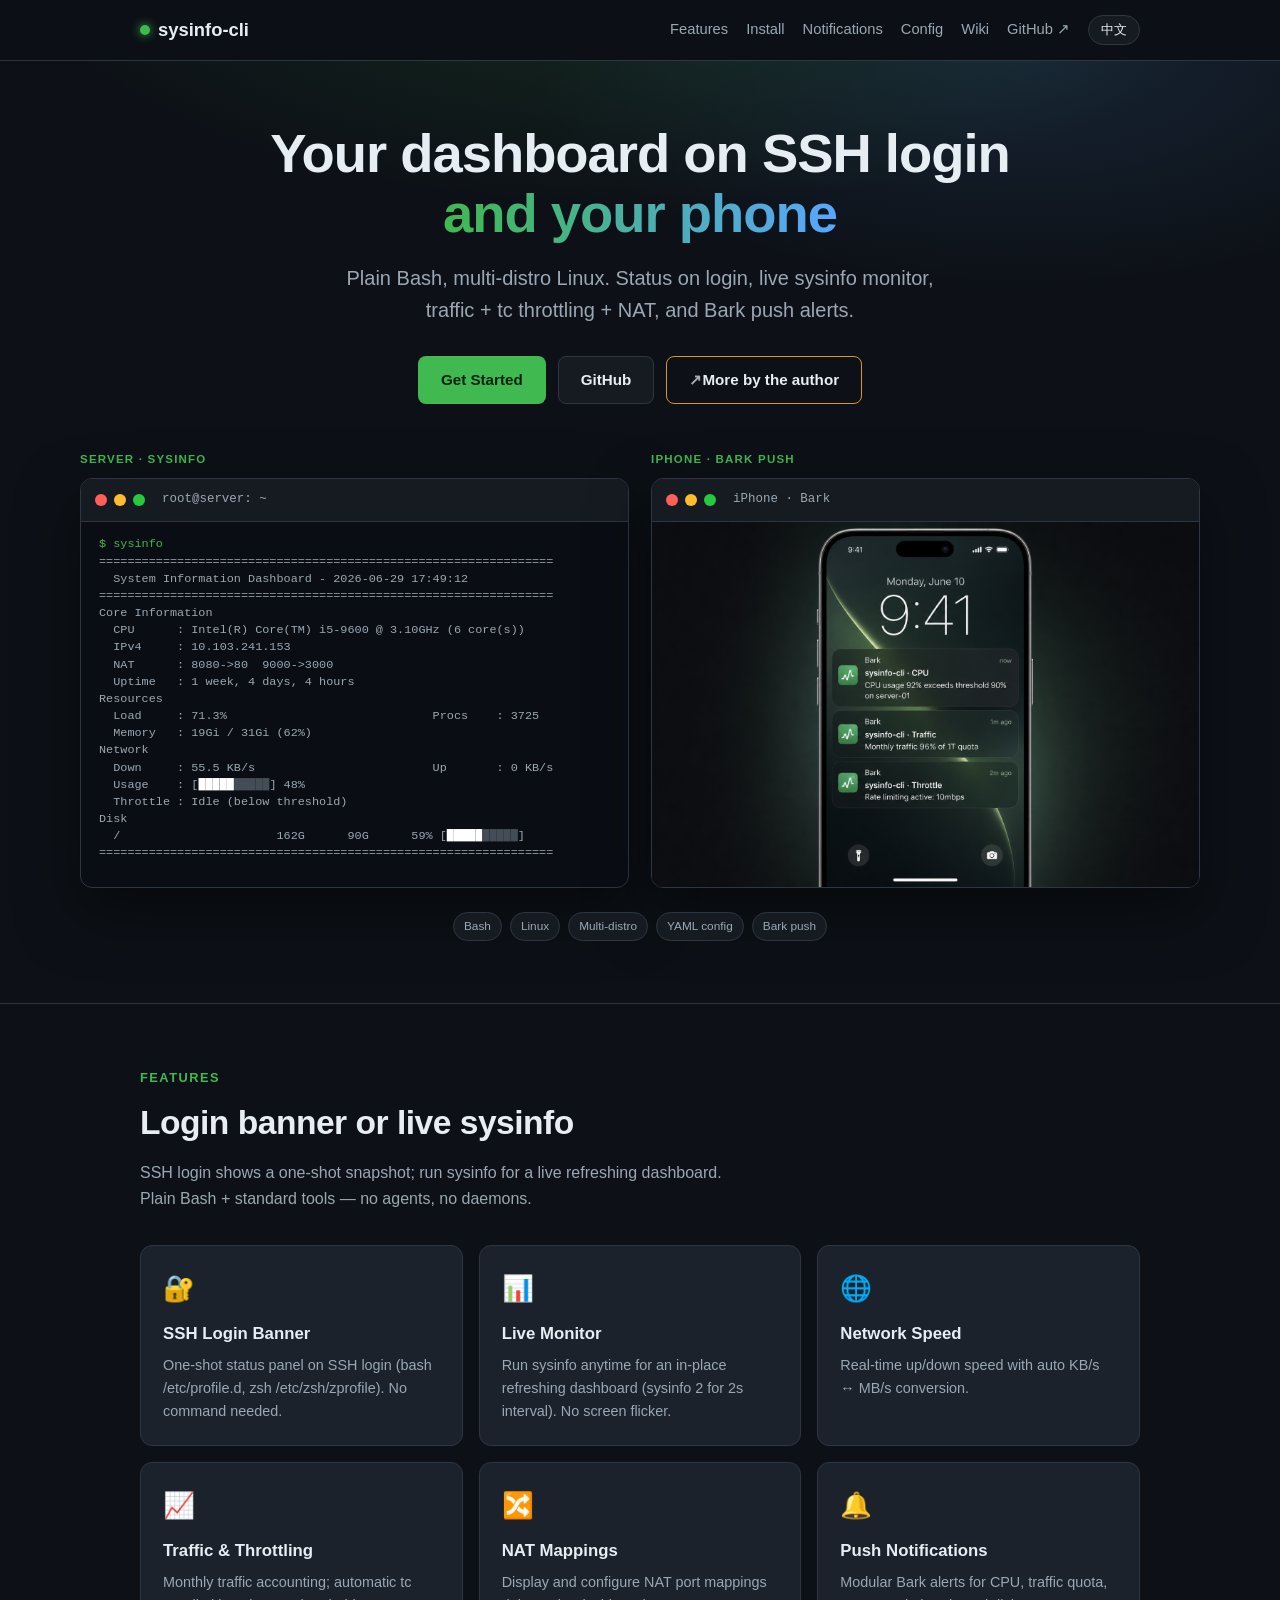
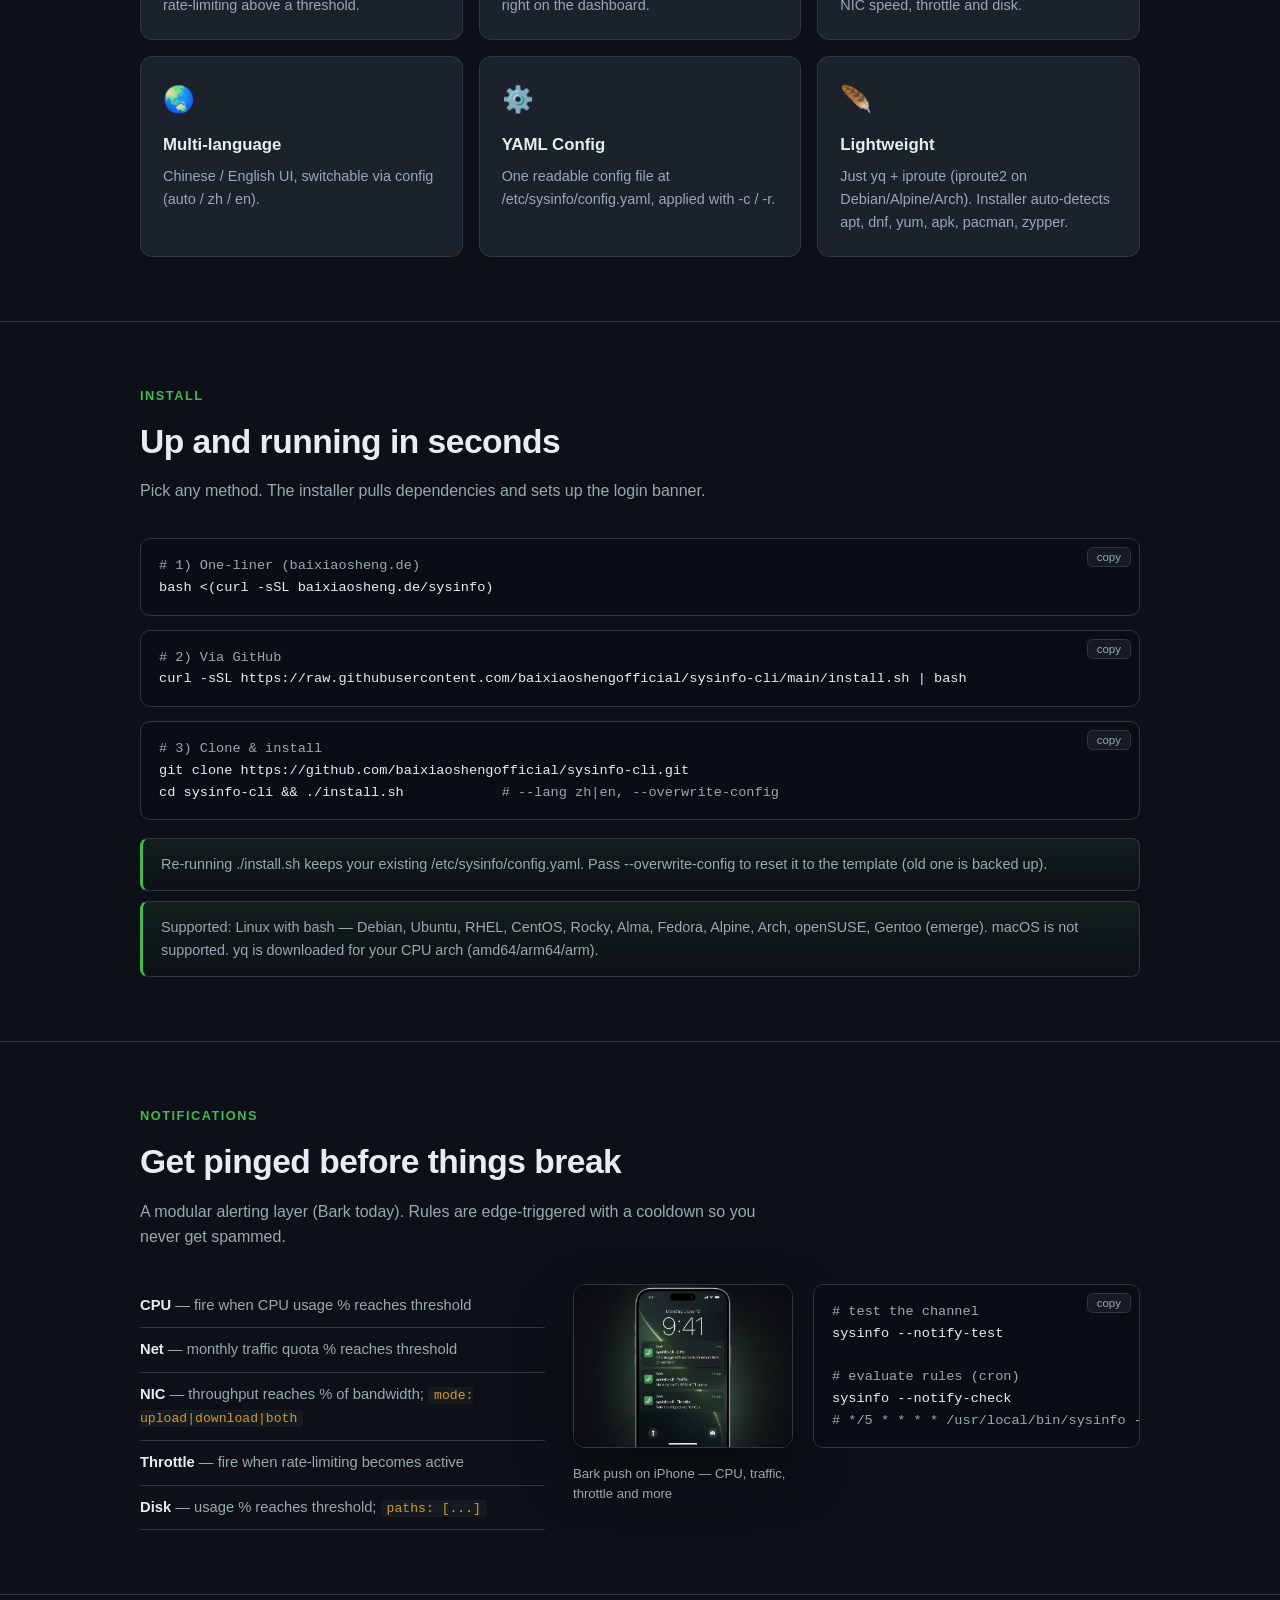
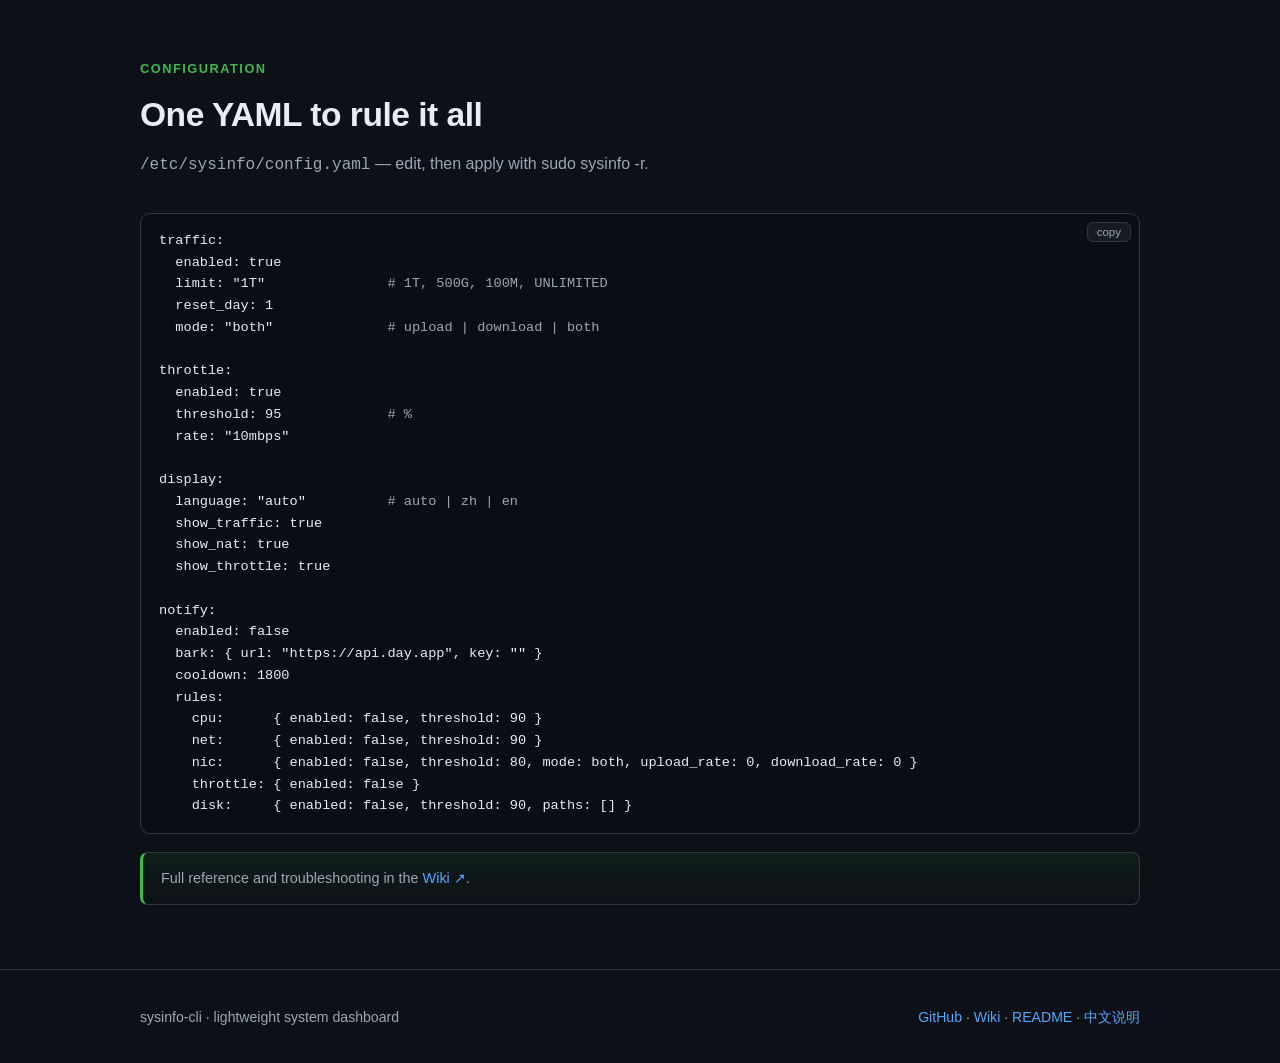
==== commit b18e99bb: "Fix CPU core display and update docs" ====
--- a/docs/index.html
+++ b/docs/index.html
@@ -3,8 +3,9 @@
 <head>
 <meta charset="UTF-8" />
 <meta name="viewport" content="width=device-width, initial-scale=1.0" />
-<title>sysinfo-cli · 轻量级 SSH 系统状态仪表盘</title>
-<meta name="description" content="sysinfo-cli: A lightweight Bash system status dashboard for Linux — SSH login banner or sysinfo live monitor, traffic accounting, tc throttling, NAT and Bark push notifications." />
+<title>sysinfo-cli · SSH 登录即见状态</title>
+<meta name="description"
+      content="sysinfo-cli: a lightweight Bash dashboard for Linux. Status on SSH login, live sysinfo monitor, traffic accounting, tc throttling, NAT display, and Bark push notifications." />
 <style>
   :root {
     --bg: #0d1117;
@@ -22,6 +23,7 @@
   * { box-sizing: border-box; margin: 0; padding: 0; }
   html { scroll-behavior: smooth; }
   body { background: var(--bg); color: var(--fg); font-family: var(--sans); line-height: 1.6; -webkit-font-smoothing: antialiased; }
+  img { max-width: 100%; }
   a { color: var(--accent2); text-decoration: none; }
   a:hover { text-decoration: underline; }
   code, pre { font-family: var(--mono); }
@@ -41,7 +43,7 @@
   @media (max-width: 720px) { .nav-links a:not(.gh) { display: none; } }
 
   /* Hero */
-  header { padding: 70px 0 50px; text-align: center; background:
+  header { padding: clamp(36px, 7vh, 64px) 0 40px; text-align: center; background:
       radial-gradient(900px 380px at 50% -120px, rgba(63,185,80,.16), transparent 70%),
       radial-gradient(700px 320px at 80% 0, rgba(88,166,255,.12), transparent 70%); }
   .badges { display: flex; gap: 8px; justify-content: center; flex-wrap: wrap; margin-bottom: 22px; }
@@ -55,6 +57,9 @@
   .btn-primary:hover { background: #4cc85e; text-decoration: none; }
   .btn-ghost { border-color: var(--border); color: var(--fg); background: var(--bg-soft); }
   .btn-ghost:hover { border-color: var(--accent2); text-decoration: none; }
+  .btn-author { border-color: var(--accent3); color: var(--fg); background: transparent; }
+  .btn-author:hover { border-color: var(--fg); color: var(--fg); text-decoration: none; }
+  .btn-author::before { content: "\2197 "; opacity: .7; }
 
   /* Hero showcase: terminal + iPhone side by side */
   .hero-showcase {
@@ -88,9 +93,13 @@
   .term-bar i:nth-child(1){background:#ff5f56}.term-bar i:nth-child(2){background:#ffbd2e}.term-bar i:nth-child(3){background:#27c93f}
   .term-bar span { margin-left: 10px; color: var(--fg-dim); font-size: .78rem; font-family: var(--mono); }
   .term-body {
-    padding: 16px 20px; margin: 0; font-family: var(--mono); font-size: .78rem;
-    line-height: 1.55; white-space: pre; overflow-x: auto; tab-size: 4;
+    padding: 14px 18px; margin: 0; font-family: var(--mono); font-size: .74rem;
+    line-height: 1.45; white-space: pre; overflow-x: auto; tab-size: 4;
     color: var(--fg-dim); background: #0a0e14; border: none;
+  }
+  @media (max-height: 820px) {
+    .term-body { font-size: .7rem; line-height: 1.35; padding: 10px 14px; }
+    .phone-preview-media { max-height: 60vh; }
   }
   .term-body .c-g { color: var(--accent); } .term-body .c-b { color: var(--accent2); }
   .term-body .c-d { color: var(--fg-dim); } .term-body .c-y { color: var(--accent3); }
@@ -184,25 +193,20 @@
 
 <header>
   <div class="wrap">
-    <div class="badges">
-      <span class="badge">Bash</span>
-      <span class="badge" data-en="Linux" data-zh="Linux">Linux</span>
-      <span class="badge" data-en="Multi-distro" data-zh="多发行版">Multi-distro</span>
-      <span class="badge" data-en="Minimal deps" data-zh="极简依赖">Minimal deps</span>
-      <span class="badge">YAML config</span>
-    </div>
     <h1 class="title">
-      <span data-en="Your system dashboard — on SSH" data-zh="系统状态——SSH">Your system dashboard — on SSH</span>
-      <span class="grad" data-en="login or sysinfo" data-zh="登录即显，sysinfo 即看">login or sysinfo</span>
+      <span data-en="Your dashboard on SSH login" data-zh="SSH 登录时看服务器状态">Your dashboard on SSH login</span><br />
+      <span class="grad" data-en="and your phone" data-zh="异常时推到手机">and your phone</span>
     </h1>
     <p class="tagline"
-       data-en="sysinfo-cli is a lightweight Bash dashboard for Linux — Debian, Ubuntu, RHEL, Fedora, Alpine, Arch, openSUSE and more. Auto-shows on SSH login; run sysinfo anytime for a live refreshing monitor. Monthly traffic accounting, tc throttling, NAT display and Bark push alerts. (macOS not supported.)"
-       data-zh="sysinfo-cli 是面向 Linux 的轻量 Bash 工具——支持 Debian、Ubuntu、RHEL、Fedora、Alpine、Arch、openSUSE 等发行版。SSH 登录自动弹出状态面板，也可随时运行 sysinfo 查看实时刷新仪表盘；还支持按月统计流量、超配额自动限速、NAT 展示和手机 Bark 推送。（不支持 macOS）">
-      sysinfo-cli is a lightweight Bash dashboard for Linux — Debian, Ubuntu, RHEL, Fedora, Alpine, Arch, openSUSE and more. Auto-shows on SSH login; run sysinfo anytime for a live refreshing monitor. Monthly traffic accounting, tc throttling, NAT display and Bark push alerts. (macOS not supported.)
+       data-en="Plain Bash, multi-distro Linux. Status on login, live sysinfo monitor, traffic + tc throttling + NAT, and Bark push alerts."
+       data-zh="用 Bash 写给 Linux VPS 的状态面板。SSH 登录先看一眼，运行 sysinfo 看实时刷新；流量统计、超限限速、NAT 展示和 Bark 推送都在里面。">
+      Plain Bash, multi-distro Linux. Status on login, live sysinfo monitor, traffic + tc throttling + NAT, and Bark push alerts.
     </p>
     <div class="cta">
-      <a class="btn btn-primary" href="#install" data-en="Get Started" data-zh="马上开始">Get Started</a>
-      <a class="btn btn-ghost" href="https://github.com/baixiaoshengofficial/sysinfo-cli" target="_blank" rel="noopener" data-en="View on GitHub" data-zh="GitHub 仓库">View on GitHub</a>
+      <a class="btn btn-primary" href="#install" data-en="Get Started" data-zh="开始安装">Get Started</a>
+      <a class="btn btn-ghost" href="https://github.com/baixiaoshengofficial/sysinfo-cli" target="_blank" rel="noopener" data-en="GitHub" data-zh="GitHub">GitHub</a>
+      <a class="btn btn-author" href="https://www.baixiaosheng.de" target="_blank" rel="noopener"
+         data-en="More by the author" data-zh="作者主页">More by the author</a>
     </div>
 
     <div class="hero-showcase">
@@ -263,24 +267,32 @@
         </div>
       </div>
     </div>
+
+    <div class="badges" style="margin-top:24px">
+      <span class="badge">Bash</span>
+      <span class="badge" data-en="Linux" data-zh="Linux">Linux</span>
+      <span class="badge" data-en="Multi-distro" data-zh="多发行版">Multi-distro</span>
+      <span class="badge" data-en="YAML config" data-zh="YAML 配置">YAML config</span>
+      <span class="badge" data-en="Bark push" data-zh="Bark 推送">Bark push</span>
+    </div>
   </div>
 </header>
 
 <section id="features">
   <div class="wrap">
-    <div class="sec-tag" data-en="Features" data-zh="功能特性">Features</div>
-    <h2 class="sec-title" data-en="Login banner or live sysinfo" data-zh="登录即显，命令即看">Login banner or live sysinfo</h2>
-    <p class="sec-sub" data-en="SSH login shows a one-shot snapshot; run sysinfo for a live refreshing dashboard. Plain Bash + standard tools — no agents, no daemons." data-zh="SSH 登录自动弹出快照面板；随时运行 sysinfo 进入实时刷新模式。只用 Bash 和系统工具，不用装后台服务。">SSH login shows a snapshot; run sysinfo for live refresh. Plain Bash, no daemons.</p>
+    <div class="sec-tag" data-en="Features" data-zh="功能">Features</div>
+    <h2 class="sec-title" data-en="Login banner or live sysinfo" data-zh="登录看快照，命令看实时">Login banner or live sysinfo</h2>
+    <p class="sec-sub" data-en="SSH login shows a one-shot snapshot; run sysinfo for a live refreshing dashboard. Plain Bash + standard tools — no agents, no daemons." data-zh="SSH 登录时显示一次状态快照；需要盯一会儿，就运行 sysinfo。只用 Bash 和常见系统工具，不跑后台服务。">SSH login shows a snapshot; run sysinfo for live refresh. Plain Bash, no daemons.</p>
     <div class="grid">
-      <div class="card"><div class="ico">🔐</div><h3 data-en="SSH Login Banner" data-zh="登录自动显示">SSH Login Banner</h3><p data-en="One-shot status panel on SSH login (bash /etc/profile.d, zsh /etc/zsh/zprofile). No command needed." data-zh="SSH 登录后自动弹出状态快照，bash 和 zsh 均支持，无需敲命令。">One-shot panel on SSH login — bash and zsh, no command needed.</p></div>
-      <div class="card"><div class="ico">📊</div><h3 data-en="Live Monitor" data-zh="实时监控">Live Monitor</h3><p data-en="Run sysinfo anytime for an in-place refreshing dashboard (sysinfo 2 for 2s interval). No screen flicker." data-zh="随时运行 sysinfo 打开实时刷新面板（sysinfo 2 为 2 秒刷新），不会闪屏。">Run sysinfo anytime — in-place refresh, no flicker.</p></div>
-      <div class="card"><div class="ico">🌐</div><h3 data-en="Network Speed" data-zh="网速监控">Network Speed</h3><p data-en="Real-time up/down speed with auto KB/s ↔ MB/s conversion." data-zh="实时显示上传/下载速度，自动换算单位。">Real-time up/down speed.</p></div>
-      <div class="card"><div class="ico">📈</div><h3 data-en="Traffic & Throttling" data-zh="流量统计与限速">Traffic &amp; Throttling</h3><p data-en="Monthly traffic accounting; automatic tc rate-limiting above a threshold." data-zh="按月统计流量，快到上限时自动限速。">Monthly accounting + auto tc limiting.</p></div>
-      <div class="card"><div class="ico">🔀</div><h3 data-en="NAT Mappings" data-zh="NAT 端口映射">NAT Mappings</h3><p data-en="Display and configure NAT port mappings right on the dashboard." data-zh="在面板上展示端口映射，一目了然。">Display & configure NAT mappings.</p></div>
-      <div class="card"><div class="ico">🔔</div><h3 data-en="Push Notifications" data-zh="手机推送">Push Notifications</h3><p data-en="Modular Bark alerts for CPU, traffic quota, NIC speed, throttle and disk." data-zh="通过 Bark 把 CPU、流量、网速、限速、磁盘告警推到手机。">Modular Bark alerts for 5 rule types.</p></div>
-      <div class="card"><div class="ico">🌏</div><h3 data-en="Multi-language" data-zh="中英文切换">Multi-language</h3><p data-en="Chinese / English UI, switchable via config (auto / zh / en)." data-zh="中文/英文界面，配置文件里一键切换。">Chinese / English UI, config switchable.</p></div>
-      <div class="card"><div class="ico">⚙️</div><h3 data-en="YAML Config" data-zh="YAML 配置">YAML Config</h3><p data-en="One readable config file at /etc/sysinfo/config.yaml, applied with -c / -r." data-zh="一个 YAML 文件管全部，改完 sysinfo -r 就生效。">One readable config, applied with -c / -r.</p></div>
-      <div class="card"><div class="ico">🪶</div><h3 data-en="Lightweight" data-zh="足够轻量">Lightweight</h3><p data-en="Just yq + iproute (iproute2 on Debian/Alpine/Arch). Installer auto-detects apt, dnf, yum, apk, pacman, zypper." data-zh="只需 yq 和 iproute（Debian 等为 iproute2），安装脚本自动识别 apt/dnf/apk/pacman 等包管理器。">Just yq + iproute. Installer auto-detects your package manager.</p></div>
+      <div class="card"><div class="ico">🔐</div><h3 data-en="SSH Login Banner" data-zh="登录状态栏">SSH Login Banner</h3><p data-en="One-shot status panel on SSH login (bash /etc/profile.d, zsh /etc/zsh/zprofile). No command needed." data-zh="SSH 登录后显示一次状态快照，支持 bash 和 zsh。平时登录不用再手敲命令。">One-shot panel on SSH login — bash and zsh, no command needed.</p></div>
+      <div class="card"><div class="ico">📊</div><h3 data-en="Live Monitor" data-zh="实时面板">Live Monitor</h3><p data-en="Run sysinfo anytime for an in-place refreshing dashboard (sysinfo 2 for 2s interval). No screen flicker." data-zh="运行 sysinfo 打开刷新面板；sysinfo 2 表示每 2 秒刷新一次。">Run sysinfo anytime — in-place refresh, no flicker.</p></div>
+      <div class="card"><div class="ico">🌐</div><h3 data-en="Network Speed" data-zh="实时网速">Network Speed</h3><p data-en="Real-time up/down speed with auto KB/s ↔ MB/s conversion." data-zh="显示上传、下载速度，并按 KB/s、MB/s 自动换算。">Real-time up/down speed.</p></div>
+      <div class="card"><div class="ico">📈</div><h3 data-en="Traffic & Throttling" data-zh="流量和限速">Traffic &amp; Throttling</h3><p data-en="Monthly traffic accounting; automatic tc rate-limiting above a threshold." data-zh="按月累计流量；达到阈值后可用 tc 自动限速。">Monthly accounting + auto tc limiting.</p></div>
+      <div class="card"><div class="ico">🔀</div><h3 data-en="NAT Mappings" data-zh="NAT 显示">NAT Mappings</h3><p data-en="Display and configure NAT port mappings right on the dashboard." data-zh="把端口映射显示在面板里。它只负责展示，不改防火墙规则。">Display & configure NAT mappings.</p></div>
+      <div class="card"><div class="ico">🔔</div><h3 data-en="Push Notifications" data-zh="Bark 推送">Push Notifications</h3><p data-en="Modular Bark alerts for CPU, traffic quota, NIC speed, throttle and disk." data-zh="CPU、流量、网速、限速、磁盘触发规则后，用 Bark 推到手机。">Modular Bark alerts for 5 rule types.</p></div>
+      <div class="card"><div class="ico">🌏</div><h3 data-en="Multi-language" data-zh="中英文界面">Multi-language</h3><p data-en="Chinese / English UI, switchable via config (auto / zh / en)." data-zh="配置里写 auto、zh 或 en，即可切换界面语言。">Chinese / English UI, config switchable.</p></div>
+      <div class="card"><div class="ico">⚙️</div><h3 data-en="YAML Config" data-zh="YAML 配置">YAML Config</h3><p data-en="One readable config file at /etc/sysinfo/config.yaml, applied with -c / -r." data-zh="主要配置都在 /etc/sysinfo/config.yaml，改完用 sysinfo -r 应用。">One readable config, applied with -c / -r.</p></div>
+      <div class="card"><div class="ico">🪶</div><h3 data-en="Lightweight" data-zh="依赖少">Lightweight</h3><p data-en="Just yq + iproute (iproute2 on Debian/Alpine/Arch). Installer auto-detects apt, dnf, yum, apk, pacman, zypper." data-zh="核心依赖是 yq 和 iproute/iproute2；安装脚本会按发行版选择包管理器。">Just yq + iproute. Installer auto-detects your package manager.</p></div>
     </div>
   </div>
 </section>
@@ -288,8 +300,8 @@
 <section id="install">
   <div class="wrap">
     <div class="sec-tag" data-en="Install" data-zh="安装">Install</div>
-    <h2 class="sec-title" data-en="Up and running in seconds" data-zh="几条命令就装好">Up and running in seconds</h2>
-    <p class="sec-sub" data-en="Pick any method. The installer pulls dependencies and sets up the login banner." data-zh="任选一种方式，脚本会自动装依赖并配置登录横幅。">Pick any method. The installer pulls dependencies and sets up the login banner.</p>
+    <h2 class="sec-title" data-en="Up and running in seconds" data-zh="选一种方式安装">Up and running in seconds</h2>
+    <p class="sec-sub" data-en="Pick any method. The installer pulls dependencies and sets up the login banner." data-zh="安装脚本会检查依赖、复制脚本，并把 SSH 登录状态栏配置好。">Pick any method. The installer pulls dependencies and sets up the login banner.</p>
     <div class="install-grid">
       <pre class="code"><button class="copy">copy</button><span class="cmt"># <span data-en="1) One-liner (baixiaosheng.de)" data-zh="1) 一键安装（baixiaosheng.de）">1) One-liner (baixiaosheng.de)</span></span>
 bash <(curl -sSL baixiaosheng.de/sysinfo)</pre>
@@ -299,23 +311,23 @@
 git clone https://github.com/baixiaoshengofficial/sysinfo-cli.git
 cd sysinfo-cli &amp;&amp; ./install.sh            <span class="cmt"># --lang zh|en, --overwrite-config</span></pre>
     </div>
-    <div class="note" data-en="Re-running ./install.sh keeps your existing /etc/sysinfo/config.yaml. Pass --overwrite-config to reset it to the template (old one is backed up)." data-zh="重复安装不会覆盖你改过的 config.yaml。想恢复默认模板就加 --overwrite-config（旧配置会自动备份）。">Re-running ./install.sh keeps your existing config. Pass --overwrite-config to reset it (old one is backed up).</div>
-    <div class="note" style="margin-top:10px" data-en="Supported: Linux with bash — Debian, Ubuntu, RHEL, CentOS, Rocky, Alma, Fedora, Alpine, Arch, openSUSE, Gentoo (emerge). macOS is not supported. yq is downloaded for your CPU arch (amd64/arm64/arm)." data-zh="支持：带 bash 的 Linux——Debian、Ubuntu、RHEL、CentOS、Rocky、Alma、Fedora、Alpine、Arch、openSUSE、Gentoo 等。不支持 macOS。yq 会按 CPU 架构（amd64/arm64/arm）自动下载。">Supported: Linux with bash — Debian, Ubuntu, RHEL, Fedora, Alpine, Arch, openSUSE and more. macOS not supported.</div>
+    <div class="note" data-en="Re-running ./install.sh keeps your existing /etc/sysinfo/config.yaml. Pass --overwrite-config to reset it to the template (old one is backed up)." data-zh="再次运行 ./install.sh 会保留现有配置。需要恢复默认模板时，加 --overwrite-config；旧配置会先备份。">Re-running ./install.sh keeps your existing config. Pass --overwrite-config to reset it (old one is backed up).</div>
+    <div class="note" style="margin-top:10px" data-en="Supported: Linux with bash — Debian, Ubuntu, RHEL, CentOS, Rocky, Alma, Fedora, Alpine, Arch, openSUSE, Gentoo (emerge). macOS is not supported. yq is downloaded for your CPU arch (amd64/arm64/arm)." data-zh="支持带 bash 的 Linux：Debian、Ubuntu、RHEL、CentOS、Rocky、Alma、Fedora、Alpine、Arch、openSUSE、Gentoo 等。macOS 不支持。yq 会按 CPU 架构下载。">Supported: Linux with bash — Debian, Ubuntu, RHEL, Fedora, Alpine, Arch, openSUSE and more. macOS not supported.</div>
   </div>
 </section>
 
 <section id="notify">
   <div class="wrap">
     <div class="sec-tag" data-en="Notifications" data-zh="推送通知">Notifications</div>
-    <h2 class="sec-title" data-en="Get pinged before things break" data-zh="出问题之前，手机先响">Get pinged before things break</h2>
-    <p class="sec-sub" data-en="A modular alerting layer (Bark today). Rules are edge-triggered with a cooldown so you never get spammed." data-zh="通过 Bark 推送到手机。只在状态变化时告警，还有冷却时间，不会刷屏。">A modular alerting layer (Bark today). Edge-triggered with cooldown, so no spam.</p>
+    <h2 class="sec-title" data-en="Get pinged before things break" data-zh="阈值到了再提醒">Get pinged before things break</h2>
+    <p class="sec-sub" data-en="A modular alerting layer (Bark today). Rules are edge-triggered with a cooldown so you never get spammed." data-zh="现在支持 Bark。规则只在状态变化时触发，同一条规则有冷却时间，避免重复推送。">A modular alerting layer (Bark today). Edge-triggered with cooldown, so no spam.</p>
     <div class="notify-layout">
       <ul class="rules">
-        <li><b>CPU</b> — <span data-en="fire when CPU usage % reaches threshold" data-zh="CPU 使用率超过设定值">fire when CPU usage % reaches threshold</span></li>
-        <li><b>Net</b> — <span data-en="monthly traffic quota % reaches threshold" data-zh="本月流量用到配额的百分之几">monthly traffic quota % reaches threshold</span></li>
-        <li><b>NIC</b> — <span data-en="throughput reaches % of bandwidth;" data-zh="网速达到带宽的百分之几；">throughput reaches % of bandwidth;</span> <code>mode: upload|download|both</code></li>
-        <li><b>Throttle</b> — <span data-en="fire when rate-limiting becomes active" data-zh="自动限速被触发时">fire when rate-limiting becomes active</span></li>
-        <li><b>Disk</b> — <span data-en="usage % reaches threshold;" data-zh="磁盘使用率超过设定值；">usage % reaches threshold;</span> <code>paths: [...]</code></li>
+        <li><b>CPU</b> — <span data-en="fire when CPU usage % reaches threshold" data-zh="CPU 使用率达到阈值">fire when CPU usage % reaches threshold</span></li>
+        <li><b>Net</b> — <span data-en="monthly traffic quota % reaches threshold" data-zh="本月流量达到配额阈值">monthly traffic quota % reaches threshold</span></li>
+        <li><b>NIC</b> — <span data-en="throughput reaches % of bandwidth;" data-zh="网速达到带宽阈值；">throughput reaches % of bandwidth;</span> <code>mode: upload|download|both</code></li>
+        <li><b>Throttle</b> — <span data-en="fire when rate-limiting becomes active" data-zh="限速开始生效">fire when rate-limiting becomes active</span></li>
+        <li><b>Disk</b> — <span data-en="usage % reaches threshold;" data-zh="磁盘使用率达到阈值；">usage % reaches threshold;</span> <code>paths: [...]</code></li>
       </ul>
       <div class="notify-visual">
         <div class="phone-shot-frame">
@@ -330,7 +342,7 @@
 <span class="cmt"># <span data-en="evaluate rules (cron)" data-zh="评估规则（cron）">evaluate rules (cron)</span></span>
 sysinfo --notify-check
 <span class="cmt"># */5 * * * * /usr/local/bin/sysinfo --notify-check</span></pre>
-        <p class="phone-shot-caption" data-en="Bark push on iPhone — CPU, traffic, throttle and more" data-zh="iPhone 上的 Bark 推送 — CPU、流量、限速等告警">Bark push on iPhone — CPU, traffic, throttle and more</p>
+        <p class="phone-shot-caption" data-en="Bark push on iPhone — CPU, traffic, throttle and more" data-zh="Bark 推送示例：CPU、流量、限速等告警">Bark push on iPhone — CPU, traffic, throttle and more</p>
       </div>
     </div>
   </div>
@@ -339,8 +351,8 @@
 <section id="config">
   <div class="wrap">
     <div class="sec-tag" data-en="Configuration" data-zh="配置">Configuration</div>
-    <h2 class="sec-title" data-en="One YAML to rule it all" data-zh="一个配置文件搞定">One YAML to rule it all</h2>
-    <p class="sec-sub"><code>/etc/sysinfo/config.yaml</code> — <span data-en="edit, then apply with sudo sysinfo -r" data-zh="改完执行 sudo sysinfo -r 即可生效">edit, then apply with sudo sysinfo -r</span>.</p>
+    <h2 class="sec-title" data-en="One YAML to rule it all" data-zh="配置集中在一个 YAML">One YAML to rule it all</h2>
+    <p class="sec-sub"><code>/etc/sysinfo/config.yaml</code> — <span data-en="edit, then apply with sudo sysinfo -r" data-zh="改完执行 sudo sysinfo -r 应用">edit, then apply with sudo sysinfo -r</span>.</p>
     <pre class="code"><button class="copy">copy</button>traffic:
   enabled: true
   limit: "1T"               <span class="cmt"># 1T, 500G, 100M, UNLIMITED</span>
@@ -368,13 +380,13 @@
     nic:      { enabled: false, threshold: 80, mode: both, upload_rate: 0, download_rate: 0 }
     throttle: { enabled: false }
     disk:     { enabled: false, threshold: 90, paths: [] }</pre>
-    <div class="note"><span data-en="Full reference and troubleshooting in the" data-zh="详细说明和排错请看">Full reference and troubleshooting in the</span> <a href="wiki.html" data-en="Wiki ↗" data-zh="Wiki 文档 ↗">Wiki ↗</a>.</div>
+    <div class="note"><span data-en="Full reference and troubleshooting in the" data-zh="完整配置和排错见">Full reference and troubleshooting in the</span> <a href="wiki.html" data-en="Wiki ↗" data-zh="Wiki 文档 ↗">Wiki ↗</a>.</div>
   </div>
 </section>
 
 <footer>
   <div class="wrap">
-    <div>sysinfo-cli · <span data-en="lightweight system dashboard" data-zh="轻量系统状态面板">lightweight system dashboard</span></div>
+    <div>sysinfo-cli · <span data-en="lightweight system dashboard" data-zh="Linux 服务器状态面板">lightweight system dashboard</span></div>
     <div>
       <a href="https://github.com/baixiaoshengofficial/sysinfo-cli" target="_blank" rel="noopener">GitHub</a> ·
       <a href="wiki.html">Wiki</a> ·
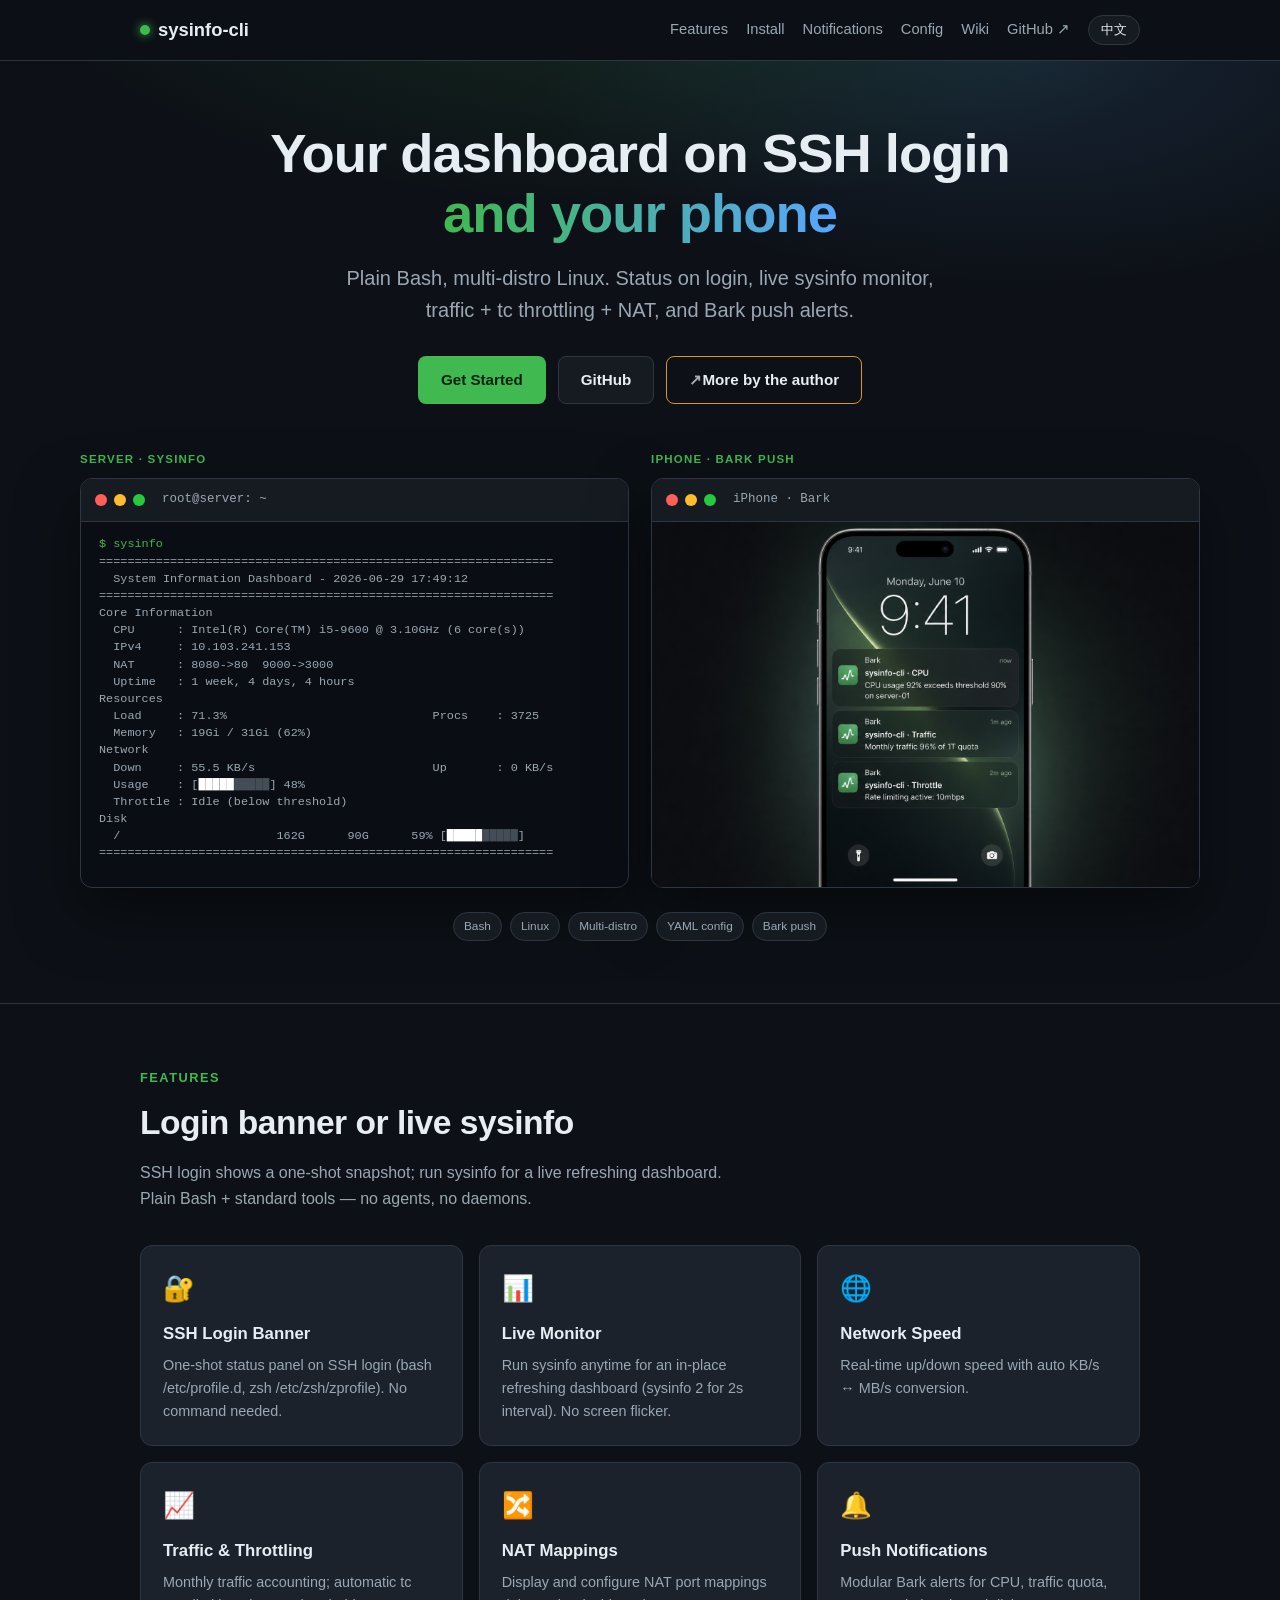
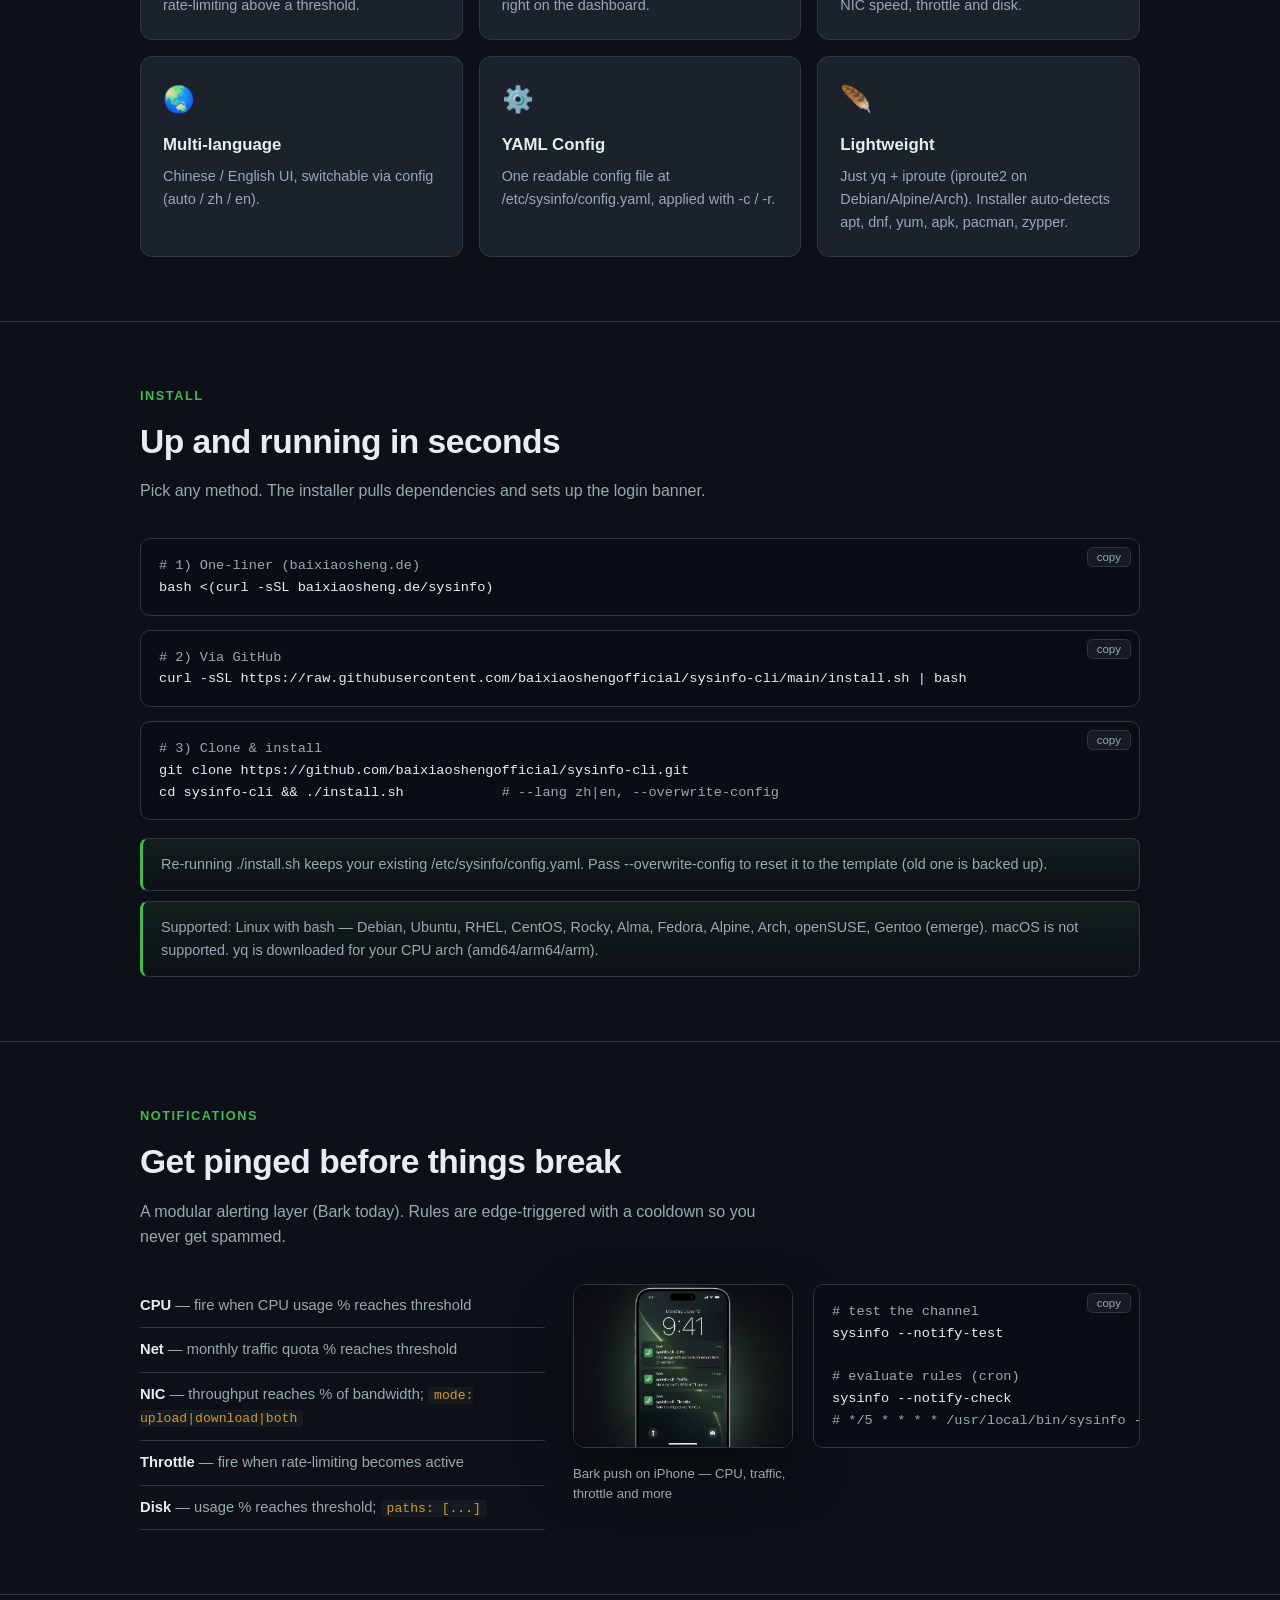
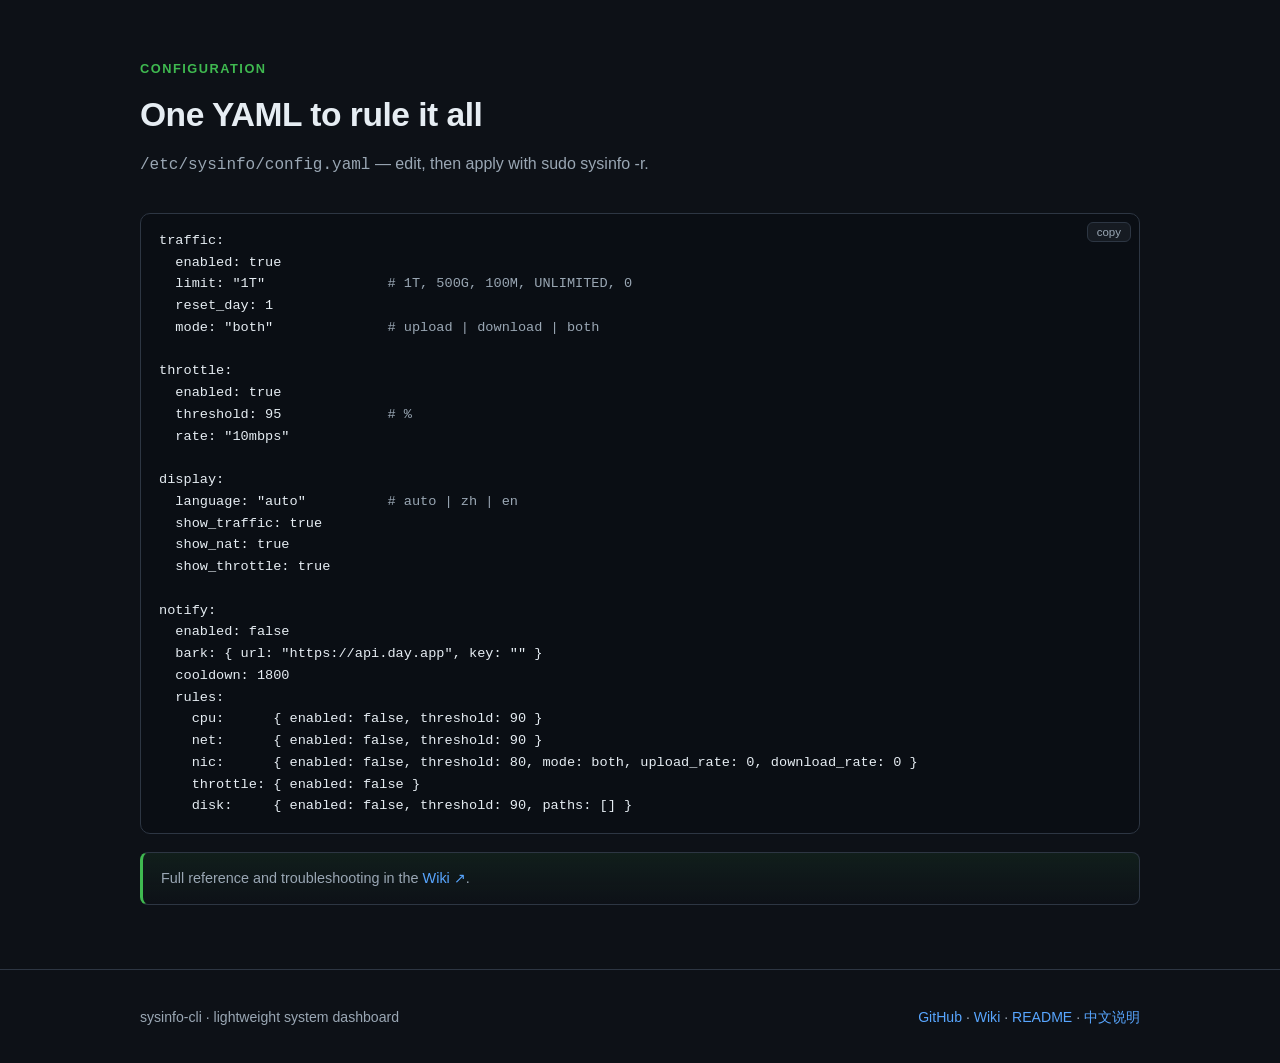
==== commit c322aa42: "Fix unlimited traffic limit handling" ====
--- a/docs/index.html
+++ b/docs/index.html
@@ -355,7 +355,7 @@
     <p class="sec-sub"><code>/etc/sysinfo/config.yaml</code> — <span data-en="edit, then apply with sudo sysinfo -r" data-zh="改完执行 sudo sysinfo -r 应用">edit, then apply with sudo sysinfo -r</span>.</p>
     <pre class="code"><button class="copy">copy</button>traffic:
   enabled: true
-  limit: "1T"               <span class="cmt"># 1T, 500G, 100M, UNLIMITED</span>
+  limit: "1T"               <span class="cmt"># 1T, 500G, 100M, UNLIMITED, 0</span>
   reset_day: 1
   mode: "both"              <span class="cmt"># upload | download | both</span>
 
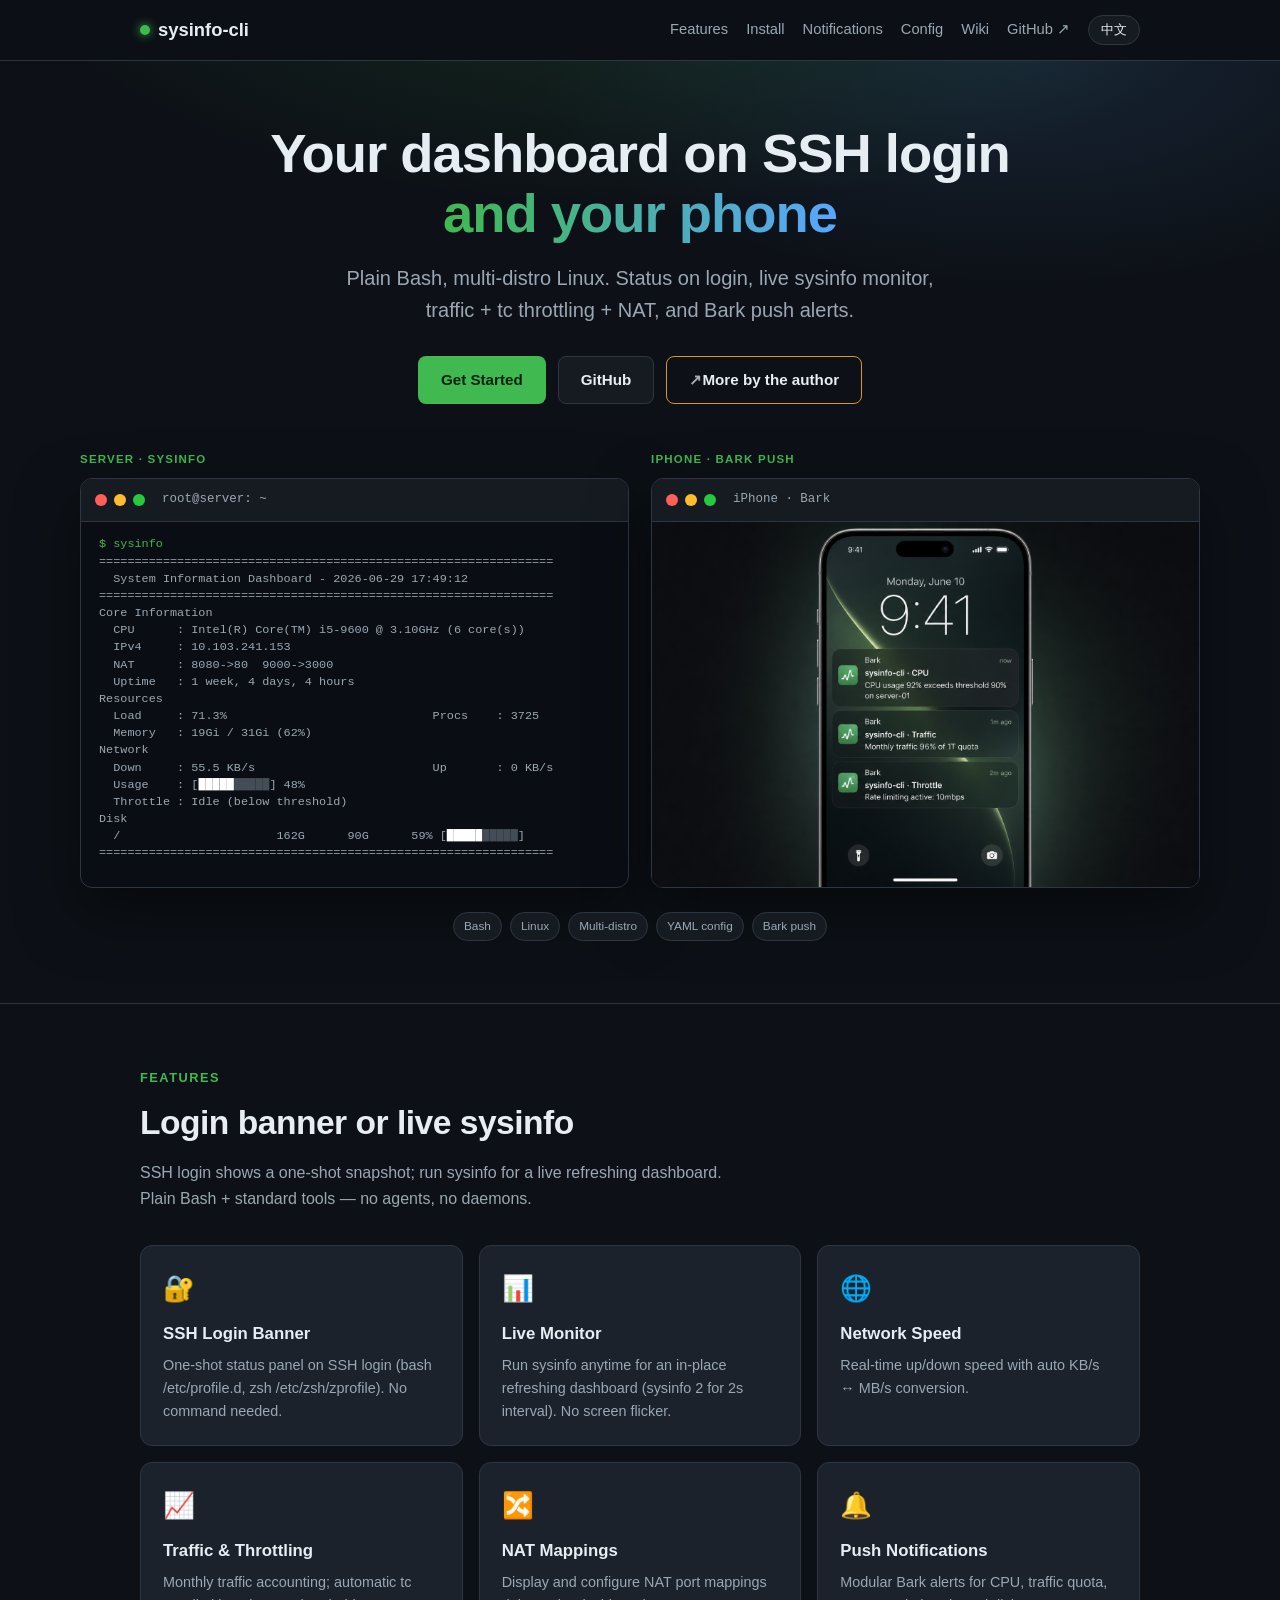
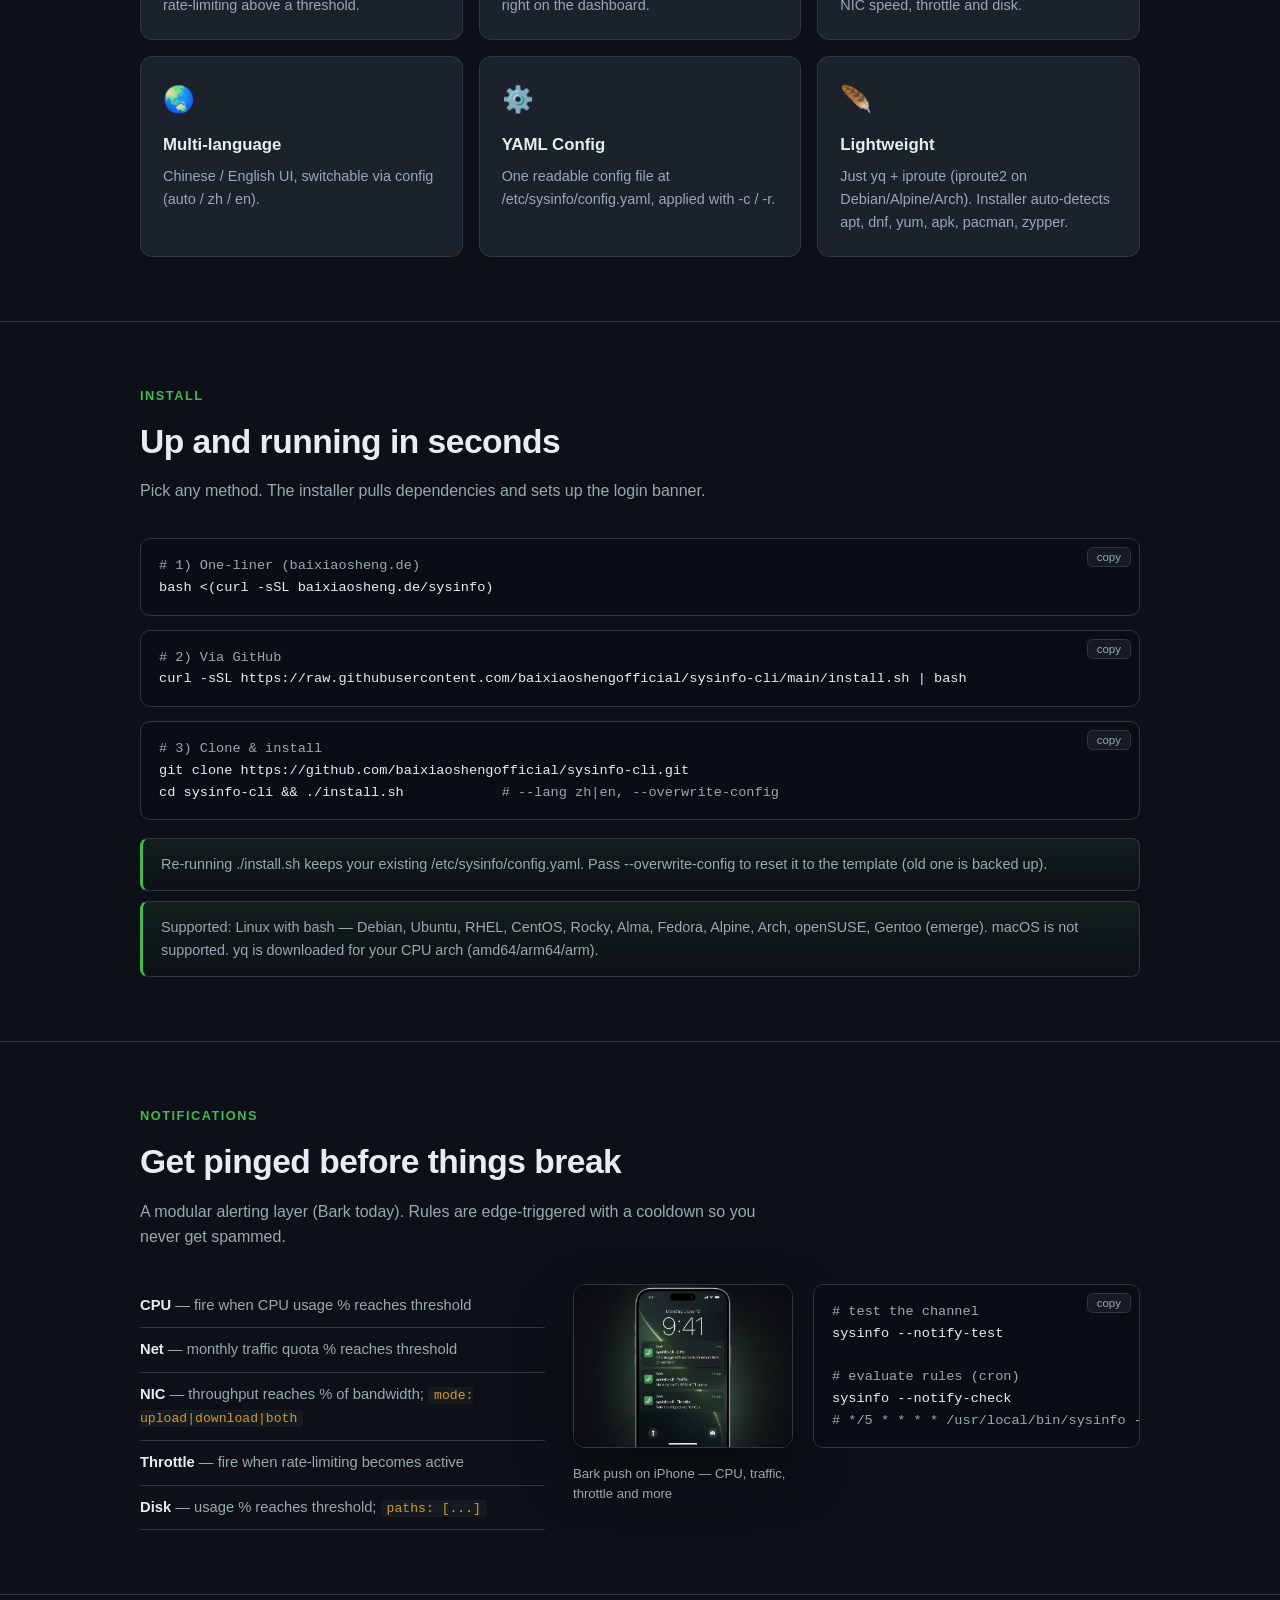
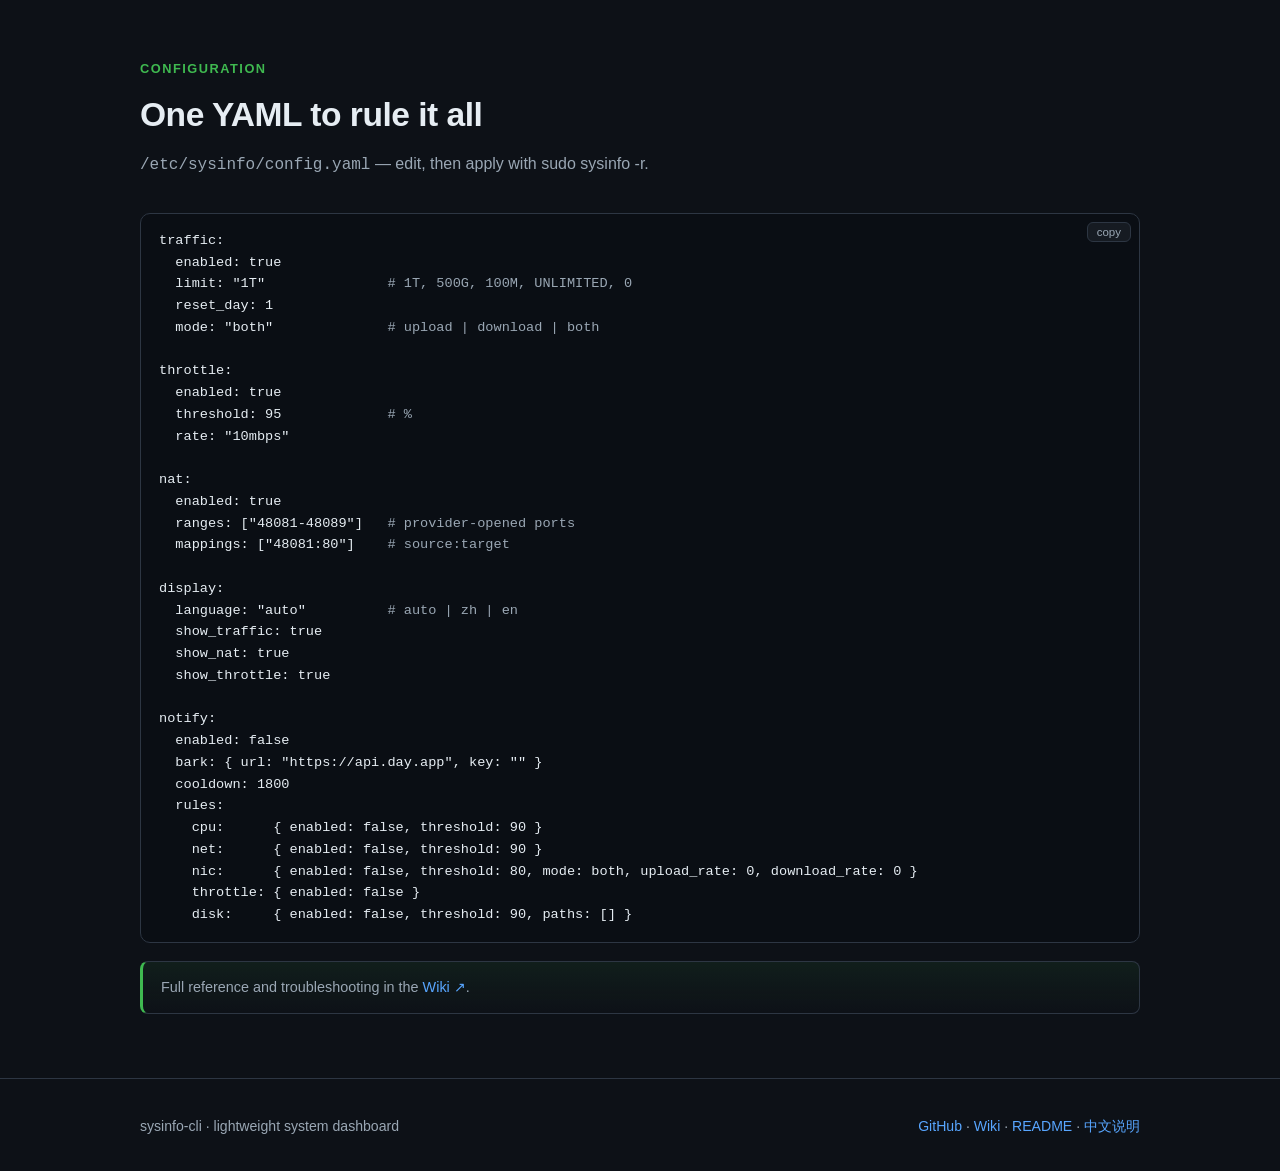
==== commit f24b7570: "Support NAT port ranges and mappings" ====
--- a/docs/index.html
+++ b/docs/index.html
@@ -364,6 +364,11 @@
   threshold: 95             <span class="cmt"># %</span>
   rate: "10mbps"
 
+nat:
+  enabled: true
+  ranges: ["48081-48089"]   <span class="cmt"># provider-opened ports</span>
+  mappings: ["48081:80"]    <span class="cmt"># source:target</span>
+
 display:
   language: "auto"          <span class="cmt"># auto | zh | en</span>
   show_traffic: true
